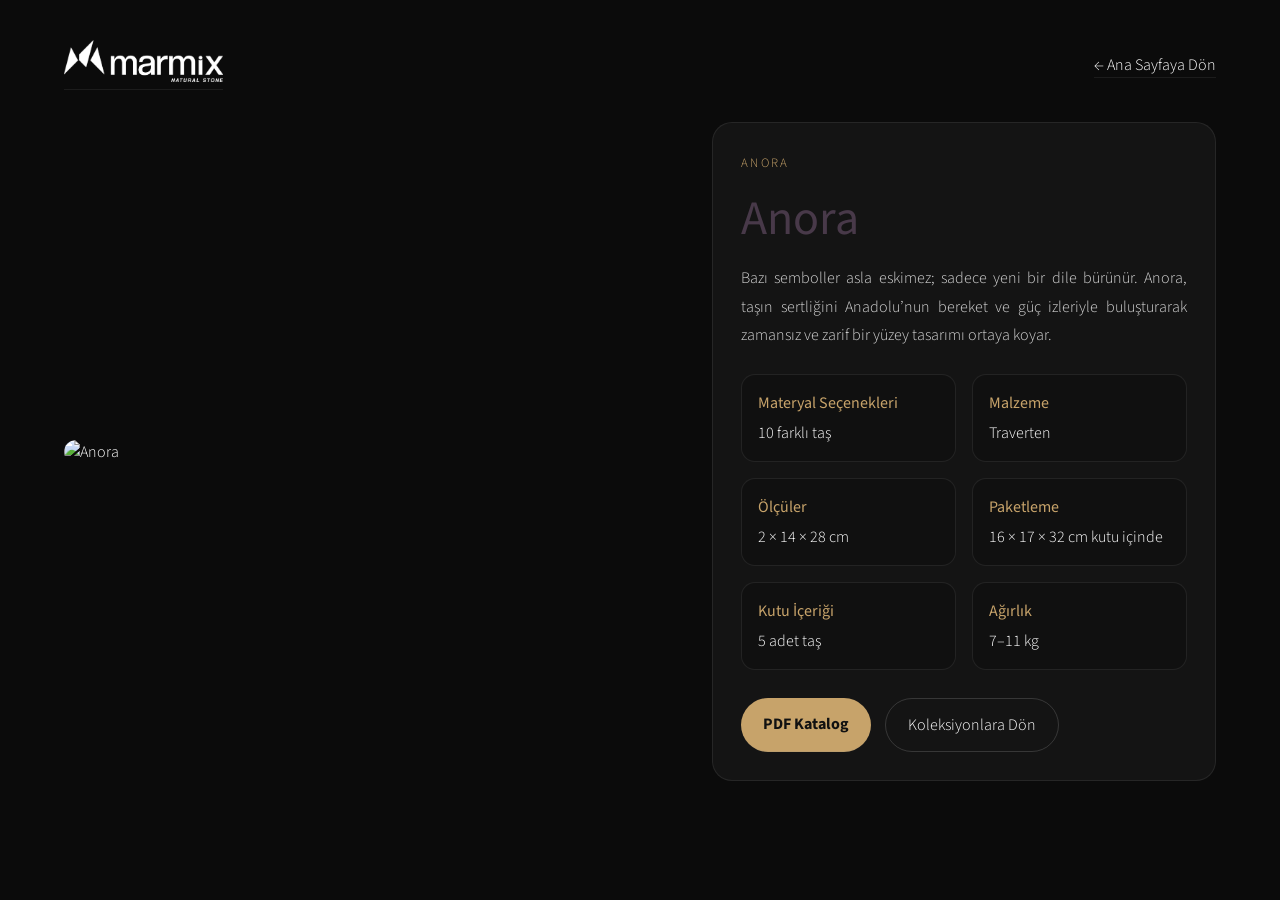
==== anora.html @ fa478180 "temiz yukleme" ====
<!DOCTYPE html>
<html lang="tr">

<head>
    <meta charset="UTF-8">
    <meta name="viewport" content="width=device-width, initial-scale=1.0">
    <title>Anora | Marmix</title>
    <link rel="icon" type="image/png" href="assets/Marmix Materyaller/logo1.png">
    <link rel="stylesheet" href="assets/css/main.css">
    <style>
        body {
            background: #0b0b0b;
            color: #fff;
            font-family: 'Source Sans Pro', sans-serif;
            margin: 0
        }

        .wrap {
            max-width: 1200px;
            margin: auto;
            padding: 40px 24px
        }

        .topbar {
            display: flex;
            justify-content: space-between;
            align-items: center;
            margin-bottom: 32px
        }

        .topbar a {
            color: #fff;
            text-decoration: none
        }

        .logo {
            height: 42px
        }

        .hero {
            display: grid;
            grid-template-columns: 1.1fr .9fr;
            gap: 32px;
            align-items: center
        }

        .hero img,
        .gallery img {
            width: 100%;
            border-radius: 20px;
            display: block
        }

        .card {
            background: #141414;
            border: 1px solid rgba(255, 255, 255, .08);
            border-radius: 20px;
            padding: 28px
        }

        .kicker {
            color: #c7a36a;
            letter-spacing: .18em;
            text-transform: uppercase;
            font-size: .8rem
        }

        h1 {
            font-size: 3rem;
            margin: .3em 0
        }

        p {
            line-height: 1.8;
            color: rgba(255, 255, 255, .82)
        }

        .specs,
        .gallery {
            display: grid;
            gap: 16px
        }

        .specs {
            grid-template-columns: repeat(2, 1fr);
            margin-top: 24px
        }

        .gallery {
            grid-template-columns: repeat(3, 1fr);
            margin-top: 40px
        }

        .spec {
            background: #101010;
            border: 1px solid rgba(255, 255, 255, .08);
            border-radius: 14px;
            padding: 16px
        }

        .spec strong {
            display: block;
            color: #c7a36a;
            margin-bottom: 6px
        }

        .actions {
            display: flex;
            gap: 14px;
            flex-wrap: wrap;
            margin-top: 28px
        }

        .btn {
            display: inline-block;
            padding: 14px 22px;
            border-radius: 999px;
            text-decoration: none
        }

        .btn.gold {
            background: #c7a36a;
            color: #111;
            font-weight: 700
        }

        .btn.dark {
            border: 1px solid rgba(255, 255, 255, .15);
            color: #fff
        }

        @media(max-width:900px) {

            .hero,
            .gallery,
            .specs {
                grid-template-columns: 1fr
            }

            h1 {
                font-size: 2.2rem
            }
        }
    </style>
</head>

<body>
    <div class="wrap">
        <div class="topbar">
            <a href="index.html"><img src="assets/Marmix Materyaller/logo.png" alt="Marmix" class="logo"></a>
            <a href="index.html">← Ana Sayfaya Dön</a>
        </div>
        <section class="hero">
            <img src="assets/Marmix Materyaller/Fotolar/Anora/_DSC0193 copy.jpg" alt="Anora">
            <div class="card">
                <div class="kicker">Anora</div>
                <h1>Anora</h1>
                <p>Bazı semboller asla eskimez; sadece yeni bir dile bürünür. Anora, taşın sertliğini Anadolu’nun
                    bereket ve güç izleriyle buluşturarak zamansız ve zarif bir yüzey tasarımı ortaya koyar.
                    </p>
                <div class="specs">
                    <div class="spec"><strong>Materyal Seçenekleri</strong><span>10 farklı taş</span></div>
                    <div class="spec"><strong>Malzeme</strong><span>Traverten</span></div>
                    <div class="spec"><strong>Ölçüler</strong><span>2 × 14 × 28 cm</span></div>
                    <div class="spec"><strong>Paketleme</strong><span>16 × 17 × 32 cm kutu içinde</span></div>
                    <div class="spec"><strong>Kutu İçeriği</strong><span>5 adet taş</span></div>
                    <div class="spec"><strong>Ağırlık</strong><span>7–11 kg</span></div>
                </div>
                <div class="actions">
                    <a class="btn gold" href="assets/Marmix Materyaller/Katalog.pdf" target="_blank">PDF Katalog</a>
                    <a class="btn dark" href="index.html#koleksiyonlar">Koleksiyonlara Dön</a>
                </div>
            </div>
        </section>
        <section class="gallery">
            <img src="assets/Marmix Materyaller/Fotolar/Anora/_DSC0193 copy.jpg" alt="">
            <img src="assets/Marmix Materyaller/Fotolar/Anora/_DSC0194 copy.jpg" alt="">
            <img src="assets/Marmix Materyaller/Fotolar/Anora/_DSC0195 copy.jpg" alt="">
            <img src="assets/Marmix Materyaller/Fotolar/Anora/_DSC0196 copy.jpg" alt="">
            <img src="assets/Marmix Materyaller/Fotolar/Anora/_DSC0197 copy.jpg" alt="">
            <img src="assets/Marmix Materyaller/Fotolar/Anora/_DSC0222 copy2.jpg" alt="">
        </section>
    </div>
</body>

</html>
---- assets/css/main.css ----
@import url("https://fonts.googleapis.com/css?family=Source+Sans+Pro:300,300italic,400,400italic,600");
@import url("fontawesome-all.min.css");

/*
	Helios by HTML5 UP
	html5up.net | @ajlkn
	Free for personal and commercial use under the CCA 3.0 license (html5up.net/license)
*/

html, body, div, span, applet, object,
iframe, h1, h2, h3, h4, h5, h6, p, blockquote,
pre, a, abbr, acronym, address, big, cite,
code, del, dfn, em, img, ins, kbd, q, s, samp,
small, strike, strong, sub, sup, tt, var, b,
u, i, center, dl, dt, dd, ol, ul, li, fieldset,
form, label, legend, table, caption, tbody,
tfoot, thead, tr, th, td, article, aside,
canvas, details, embed, figure, figcaption,
footer, header, hgroup, menu, nav, output, ruby,
section, summary, time, mark, audio, video {
	margin: 0;
	padding: 0;
	border: 0;
	font-size: 100%;
	font: inherit;
	vertical-align: baseline;}

article, aside, details, figcaption, figure,
footer, header, hgroup, menu, nav, section {
	display: block;}

body {
	line-height: 1;
}

ol, ul {
	list-style: none;
}

blockquote, q {
	quotes: none;
}

	blockquote:before, blockquote:after, q:before, q:after {
		content: '';
		content: none;
	}

table {
	border-collapse: collapse;
	border-spacing: 0;
}

body {
	-webkit-text-size-adjust: none;
}

mark {
	background-color: transparent;
	color: inherit;
}

input::-moz-focus-inner {
	border: 0;
	padding: 0;
}

input, select, textarea {
	-moz-appearance: none;
	-webkit-appearance: none;
	-ms-appearance: none;
	appearance: none;
}

/* Basic */

	html {
		box-sizing: border-box;
	}

	*, *:before, *:after {
		box-sizing: inherit;
	}

	body {
		
				background: #0d0d0d;
				color: #fff;
		font-size: 15pt;
		line-height: 1.85em;
		font-family: 'Source Sans Pro', sans-serif;
		font-weight: 300;
	}

		body.is-preload *, body.is-preload *:before, body.is-preload *:after {
			-moz-animation: none !important;
			-webkit-animation: none !important;
			-ms-animation: none !important;
			animation: none !important;
			-moz-transition: none !important;
			-webkit-transition: none !important;
			-ms-transition: none !important;
			transition: none !important;
		}

	input, textarea, select {
		font-size: 15pt;
		line-height: 1.85em;
		font-family: 'Source Sans Pro', sans-serif;
		font-weight: 300;
	}

	h1, h2, h3, h4, h5, h6 {
		font-weight: 400;
		color: #483949;
		line-height: 1.25em;
	}

	h1 a, h2 a, h3 a, h4 a, h5 a, h6 a {
		color: inherit;
		text-decoration: none;
		border-bottom-color: transparent;
	}

	h1 strong, h2 strong, h3 strong, h4 strong, h5 strong, h6 strong {
		font-weight: 600;
	}

	h2 {
		font-size: 2.85em;
	}

	h3 {
		font-size: 1.25em;
	}

	h4 {
		font-size: 1em;
		margin: 0 0 0.25em 0;
	}

	strong, b {
		font-weight: 400;
		color: #483949;
	}

	em, i {
		font-style: italic;
	}

	a {
		color: inherit;
		border-bottom: solid 1px rgba(128, 128, 128, 0.15);
		text-decoration: none;
		-moz-transition: background-color 0.35s ease-in-out, color 0.35s ease-in-out, border-bottom-color 0.35s ease-in-out;
		-webkit-transition: background-color 0.35s ease-in-out, color 0.35s ease-in-out, border-bottom-color 0.35s ease-in-out;
		-ms-transition: background-color 0.35s ease-in-out, color 0.35s ease-in-out, border-bottom-color 0.35s ease-in-out;
		transition: background-color 0.35s ease-in-out, color 0.35s ease-in-out, border-bottom-color 0.35s ease-in-out;
	}

		a:hover {
			color: #ef8376;
			border-bottom-color: transparent;
		}

	sub {
		position: relative;
		top: 0.5em;
		font-size: 0.8em;
	}

	sup {
		position: relative;
		top: -0.5em;
		font-size: 0.8em;
	}

	blockquote {
		border-left: solid 0.5em #ddd;
		padding: 1em 0 1em 2em;
		font-style: italic;
	}

	p, ul, ol, dl, table {
		margin-bottom: 1em;
	}

	p {
		text-align: justify;
	}

	br.clear {
		clear: both;
	}

	hr {
		position: relative;
		display: block;
		border: 0;
		top: 4.5em;
		margin-bottom: 9em;
		height: 6px;
		border-top: solid 1px rgba(128, 128, 128, 0.2);
		border-bottom: solid 1px rgba(128, 128, 128, 0.2);
	}

		hr:before, hr:after {
			content: '';
			position: absolute;
			top: -8px;
			display: block;
			width: 1px;
			height: 21px;
			background: rgba(128, 128, 128, 0.2);
		}

		hr:before {
			left: -1px;
		}

		hr:after {
			right: -1px;
		}

	.timestamp {
		color: rgba(128, 128, 128, 0.75);
		font-size: 0.8em;
	}

/* Container */

	.container {
		margin: 0 auto;
		max-width: 100%;
		width: 1400px;
	}

		@media screen and (max-width: 1680px) {

			.container {
				width: 1200px;
			}

		}

		@media screen and (max-width: 1280px) {

			.container {
				width: 100%;
			}

		}

		@media screen and (max-width: 960px) {

			.container {
				width: 100%;
			}

		}

		@media screen and (max-width: 840px) {

			.container {
				width: 100%;
			}

		}

		@media screen and (max-width: 736px) {

			.container {
				width: 100%;
			}

		}

/* Row */

	.row {
		display: flex;
		flex-wrap: wrap;
		box-sizing: border-box;
		align-items: stretch;
	}

		.row > * {
			box-sizing: border-box;
		}

		.row.gtr-uniform > * > :last-child {
			margin-bottom: 0;
		}

		.row.aln-left {
			justify-content: flex-start;
		}

		.row.aln-center {
			justify-content: center;
		}

		.row.aln-right {
			justify-content: flex-end;
		}

		.row.aln-top {
			align-items: flex-start;
		}

		.row.aln-middle {
			align-items: center;
		}

		.row.aln-bottom {
			align-items: flex-end;
		}

		.row > .imp {
			order: -1;
		}

		.row > .col-1 {
			width: 8.33333%;
		}

		.row > .off-1 {
			margin-left: 8.33333%;
		}

		.row > .col-2 {
			width: 16.66667%;
		}

		.row > .off-2 {
			margin-left: 16.66667%;
		}

		.row > .col-3 {
			width: 25%;
		}

		.row > .off-3 {
			margin-left: 25%;
		}

		.row > .col-4 {
			width: 33.33333%;
		}

		.row > .off-4 {
			margin-left: 33.33333%;
		}

		.row > .col-5 {
			width: 41.66667%;
		}

		.row > .off-5 {
			margin-left: 41.66667%;
		}

		.row > .col-6 {
			width: 50%;
		}

		.row > .off-6 {
			margin-left: 50%;
		}

		.row > .col-7 {
			width: 58.33333%;
		}

		.row > .off-7 {
			margin-left: 58.33333%;
		}

		.row > .col-8 {
			width: 66.66667%;
		}

		.row > .off-8 {
			margin-left: 66.66667%;
		}

		.row > .col-9 {
			width: 75%;
		}

		.row > .off-9 {
			margin-left: 75%;
		}

		.row > .col-10 {
			width: 83.33333%;
		}

		.row > .off-10 {
			margin-left: 83.33333%;
		}

		.row > .col-11 {
			width: 91.66667%;
		}

		.row > .off-11 {
			margin-left: 91.66667%;
		}

		.row > .col-12 {
			width: 100%;
		}

		.row > .off-12 {
			margin-left: 100%;
		}

		.row.gtr-0 {
			margin-top: 0px;
			margin-left: 0px;
		}

			.row.gtr-0 > * {
				padding: 0px 0 0 0px;
			}

			.row.gtr-0.gtr-uniform {
				margin-top: 0px;
			}

				.row.gtr-0.gtr-uniform > * {
					padding-top: 0px;
				}

		.row.gtr-25 {
			margin-top: -10px;
			margin-left: -10px;
		}

			.row.gtr-25 > * {
				padding: 10px 0 0 10px;
			}

			.row.gtr-25.gtr-uniform {
				margin-top: -10px;
			}

				.row.gtr-25.gtr-uniform > * {
					padding-top: 10px;
				}

		.row.gtr-50 {
			margin-top: -20px;
			margin-left: -20px;
		}

			.row.gtr-50 > * {
				padding: 20px 0 0 20px;
			}

			.row.gtr-50.gtr-uniform {
				margin-top: -20px;
			}

				.row.gtr-50.gtr-uniform > * {
					padding-top: 20px;
				}

		.row {
			margin-top: -40px;
			margin-left: -40px;
		}

			.row > * {
				padding: 40px 0 0 40px;
			}

			.row.gtr-uniform {
				margin-top: -40px;
			}

				.row.gtr-uniform > * {
					padding-top: 40px;
				}

		.row.gtr-150 {
			margin-top: -60px;
			margin-left: -60px;
		}

			.row.gtr-150 > * {
				padding: 60px 0 0 60px;
			}

			.row.gtr-150.gtr-uniform {
				margin-top: -60px;
			}

				.row.gtr-150.gtr-uniform > * {
					padding-top: 60px;
				}

		.row.gtr-200 {
			margin-top: -80px;
			margin-left: -80px;
		}

			.row.gtr-200 > * {
				padding: 80px 0 0 80px;
			}

			.row.gtr-200.gtr-uniform {
				margin-top: -80px;
			}

				.row.gtr-200.gtr-uniform > * {
					padding-top: 80px;
				}

		@media screen and (max-width: 1680px) {

			.row {
				display: flex;
				flex-wrap: wrap;
				box-sizing: border-box;
				align-items: stretch;
			}

				.row > * {
					box-sizing: border-box;
				}

				.row.gtr-uniform > * > :last-child {
					margin-bottom: 0;
				}

				.row.aln-left {
					justify-content: flex-start;
				}

				.row.aln-center {
					justify-content: center;
				}

				.row.aln-right {
					justify-content: flex-end;
				}

				.row.aln-top {
					align-items: flex-start;
				}

				.row.aln-middle {
					align-items: center;
				}

				.row.aln-bottom {
					align-items: flex-end;
				}

				.row > .imp-wide {
					order: -1;
				}

				.row > .col-1-wide {
					width: 8.33333%;
				}

				.row > .off-1-wide {
					margin-left: 8.33333%;
				}

				.row > .col-2-wide {
					width: 16.66667%;
				}

				.row > .off-2-wide {
					margin-left: 16.66667%;
				}

				.row > .col-3-wide {
					width: 25%;
				}

				.row > .off-3-wide {
					margin-left: 25%;
				}

				.row > .col-4-wide {
					width: 33.33333%;
				}

				.row > .off-4-wide {
					margin-left: 33.33333%;
				}

				.row > .col-5-wide {
					width: 41.66667%;
				}

				.row > .off-5-wide {
					margin-left: 41.66667%;
				}

				.row > .col-6-wide {
					width: 50%;
				}

				.row > .off-6-wide {
					margin-left: 50%;
				}

				.row > .col-7-wide {
					width: 58.33333%;
				}

				.row > .off-7-wide {
					margin-left: 58.33333%;
				}

				.row > .col-8-wide {
					width: 66.66667%;
				}

				.row > .off-8-wide {
					margin-left: 66.66667%;
				}

				.row > .col-9-wide {
					width: 75%;
				}

				.row > .off-9-wide {
					margin-left: 75%;
				}

				.row > .col-10-wide {
					width: 83.33333%;
				}

				.row > .off-10-wide {
					margin-left: 83.33333%;
				}

				.row > .col-11-wide {
					width: 91.66667%;
				}

				.row > .off-11-wide {
					margin-left: 91.66667%;
				}

				.row > .col-12-wide {
					width: 100%;
				}

				.row > .off-12-wide {
					margin-left: 100%;
				}

				.row.gtr-0 {
					margin-top: 0px;
					margin-left: 0px;
				}

					.row.gtr-0 > * {
						padding: 0px 0 0 0px;
					}

					.row.gtr-0.gtr-uniform {
						margin-top: 0px;
					}

						.row.gtr-0.gtr-uniform > * {
							padding-top: 0px;
						}

				.row.gtr-25 {
					margin-top: -10px;
					margin-left: -10px;
				}

					.row.gtr-25 > * {
						padding: 10px 0 0 10px;
					}

					.row.gtr-25.gtr-uniform {
						margin-top: -10px;
					}

						.row.gtr-25.gtr-uniform > * {
							padding-top: 10px;
						}

				.row.gtr-50 {
					margin-top: -20px;
					margin-left: -20px;
				}

					.row.gtr-50 > * {
						padding: 20px 0 0 20px;
					}

					.row.gtr-50.gtr-uniform {
						margin-top: -20px;
					}

						.row.gtr-50.gtr-uniform > * {
							padding-top: 20px;
						}

				.row {
					margin-top: -40px;
					margin-left: -40px;
				}

					.row > * {
						padding: 40px 0 0 40px;
					}

					.row.gtr-uniform {
						margin-top: -40px;
					}

						.row.gtr-uniform > * {
							padding-top: 40px;
						}

				.row.gtr-150 {
					margin-top: -60px;
					margin-left: -60px;
				}

					.row.gtr-150 > * {
						padding: 60px 0 0 60px;
					}

					.row.gtr-150.gtr-uniform {
						margin-top: -60px;
					}

						.row.gtr-150.gtr-uniform > * {
							padding-top: 60px;
						}

				.row.gtr-200 {
					margin-top: -80px;
					margin-left: -80px;
				}

					.row.gtr-200 > * {
						padding: 80px 0 0 80px;
					}

					.row.gtr-200.gtr-uniform {
						margin-top: -80px;
					}

						.row.gtr-200.gtr-uniform > * {
							padding-top: 80px;
						}

		}

		@media screen and (max-width: 1280px) {

			.row {
				display: flex;
				flex-wrap: wrap;
				box-sizing: border-box;
				align-items: stretch;
			}

				.row > * {
					box-sizing: border-box;
				}

				.row.gtr-uniform > * > :last-child {
					margin-bottom: 0;
				}

				.row.aln-left {
					justify-content: flex-start;
				}

				.row.aln-center {
					justify-content: center;
				}

				.row.aln-right {
					justify-content: flex-end;
				}

				.row.aln-top {
					align-items: flex-start;
				}

				.row.aln-middle {
					align-items: center;
				}

				.row.aln-bottom {
					align-items: flex-end;
				}

				.row > .imp-normal {
					order: -1;
				}

				.row > .col-1-normal {
					width: 8.33333%;
				}

				.row > .off-1-normal {
					margin-left: 8.33333%;
				}

				.row > .col-2-normal {
					width: 16.66667%;
				}

				.row > .off-2-normal {
					margin-left: 16.66667%;
				}

				.row > .col-3-normal {
					width: 25%;
				}

				.row > .off-3-normal {
					margin-left: 25%;
				}

				.row > .col-4-normal {
					width: 33.33333%;
				}

				.row > .off-4-normal {
					margin-left: 33.33333%;
				}

				.row > .col-5-normal {
					width: 41.66667%;
				}

				.row > .off-5-normal {
					margin-left: 41.66667%;
				}

				.row > .col-6-normal {
					width: 50%;
				}

				.row > .off-6-normal {
					margin-left: 50%;
				}

				.row > .col-7-normal {
					width: 58.33333%;
				}

				.row > .off-7-normal {
					margin-left: 58.33333%;
				}

				.row > .col-8-normal {
					width: 66.66667%;
				}

				.row > .off-8-normal {
					margin-left: 66.66667%;
				}

				.row > .col-9-normal {
					width: 75%;
				}

				.row > .off-9-normal {
					margin-left: 75%;
				}

				.row > .col-10-normal {
					width: 83.33333%;
				}

				.row > .off-10-normal {
					margin-left: 83.33333%;
				}

				.row > .col-11-normal {
					width: 91.66667%;
				}

				.row > .off-11-normal {
					margin-left: 91.66667%;
				}

				.row > .col-12-normal {
					width: 100%;
				}

				.row > .off-12-normal {
					margin-left: 100%;
				}

				.row.gtr-0 {
					margin-top: 0px;
					margin-left: 0px;
				}

					.row.gtr-0 > * {
						padding: 0px 0 0 0px;
					}

					.row.gtr-0.gtr-uniform {
						margin-top: 0px;
					}

						.row.gtr-0.gtr-uniform > * {
							padding-top: 0px;
						}

				.row.gtr-25 {
					margin-top: -9px;
					margin-left: -9px;
				}

					.row.gtr-25 > * {
						padding: 9px 0 0 9px;
					}

					.row.gtr-25.gtr-uniform {
						margin-top: -9px;
					}

						.row.gtr-25.gtr-uniform > * {
							padding-top: 9px;
						}

				.row.gtr-50 {
					margin-top: -18px;
					margin-left: -18px;
				}

					.row.gtr-50 > * {
						padding: 18px 0 0 18px;
					}

					.row.gtr-50.gtr-uniform {
						margin-top: -18px;
					}

						.row.gtr-50.gtr-uniform > * {
							padding-top: 18px;
						}

				.row {
					margin-top: -36px;
					margin-left: -36px;
				}

					.row > * {
						padding: 36px 0 0 36px;
					}

					.row.gtr-uniform {
						margin-top: -36px;
					}

						.row.gtr-uniform > * {
							padding-top: 36px;
						}

				.row.gtr-150 {
					margin-top: -54px;
					margin-left: -54px;
				}

					.row.gtr-150 > * {
						padding: 54px 0 0 54px;
					}

					.row.gtr-150.gtr-uniform {
						margin-top: -54px;
					}

						.row.gtr-150.gtr-uniform > * {
							padding-top: 54px;
						}

				.row.gtr-200 {
					margin-top: -72px;
					margin-left: -72px;
				}

					.row.gtr-200 > * {
						padding: 72px 0 0 72px;
					}

					.row.gtr-200.gtr-uniform {
						margin-top: -72px;
					}

						.row.gtr-200.gtr-uniform > * {
							padding-top: 72px;
						}

		}

		@media screen and (max-width: 960px) {

			.row {
				display: flex;
				flex-wrap: wrap;
				box-sizing: border-box;
				align-items: stretch;
			}

				.row > * {
					box-sizing: border-box;
				}

				.row.gtr-uniform > * > :last-child {
					margin-bottom: 0;
				}

				.row.aln-left {
					justify-content: flex-start;
				}

				.row.aln-center {
					justify-content: center;
				}

				.row.aln-right {
					justify-content: flex-end;
				}

				.row.aln-top {
					align-items: flex-start;
				}

				.row.aln-middle {
					align-items: center;
				}

				.row.aln-bottom {
					align-items: flex-end;
				}

				.row > .imp-narrow {
					order: -1;
				}

				.row > .col-1-narrow {
					width: 8.33333%;
				}

				.row > .off-1-narrow {
					margin-left: 8.33333%;
				}

				.row > .col-2-narrow {
					width: 16.66667%;
				}

				.row > .off-2-narrow {
					margin-left: 16.66667%;
				}

				.row > .col-3-narrow {
					width: 25%;
				}

				.row > .off-3-narrow {
					margin-left: 25%;
				}

				.row > .col-4-narrow {
					width: 33.33333%;
				}

				.row > .off-4-narrow {
					margin-left: 33.33333%;
				}

				.row > .col-5-narrow {
					width: 41.66667%;
				}

				.row > .off-5-narrow {
					margin-left: 41.66667%;
				}

				.row > .col-6-narrow {
					width: 50%;
				}

				.row > .off-6-narrow {
					margin-left: 50%;
				}

				.row > .col-7-narrow {
					width: 58.33333%;
				}

				.row > .off-7-narrow {
					margin-left: 58.33333%;
				}

				.row > .col-8-narrow {
					width: 66.66667%;
				}

				.row > .off-8-narrow {
					margin-left: 66.66667%;
				}

				.row > .col-9-narrow {
					width: 75%;
				}

				.row > .off-9-narrow {
					margin-left: 75%;
				}

				.row > .col-10-narrow {
					width: 83.33333%;
				}

				.row > .off-10-narrow {
					margin-left: 83.33333%;
				}

				.row > .col-11-narrow {
					width: 91.66667%;
				}

				.row > .off-11-narrow {
					margin-left: 91.66667%;
				}

				.row > .col-12-narrow {
					width: 100%;
				}

				.row > .off-12-narrow {
					margin-left: 100%;
				}

				.row.gtr-0 {
					margin-top: 0px;
					margin-left: 0px;
				}

					.row.gtr-0 > * {
						padding: 0px 0 0 0px;
					}

					.row.gtr-0.gtr-uniform {
						margin-top: 0px;
					}

						.row.gtr-0.gtr-uniform > * {
							padding-top: 0px;
						}

				.row.gtr-25 {
					margin-top: -8px;
					margin-left: -8px;
				}

					.row.gtr-25 > * {
						padding: 8px 0 0 8px;
					}

					.row.gtr-25.gtr-uniform {
						margin-top: -8px;
					}

						.row.gtr-25.gtr-uniform > * {
							padding-top: 8px;
						}

				.row.gtr-50 {
					margin-top: -16px;
					margin-left: -16px;
				}

					.row.gtr-50 > * {
						padding: 16px 0 0 16px;
					}

					.row.gtr-50.gtr-uniform {
						margin-top: -16px;
					}

						.row.gtr-50.gtr-uniform > * {
							padding-top: 16px;
						}

				.row {
					margin-top: -32px;
					margin-left: -32px;
				}

					.row > * {
						padding: 32px 0 0 32px;
					}

					.row.gtr-uniform {
						margin-top: -32px;
					}

						.row.gtr-uniform > * {
							padding-top: 32px;
						}

				.row.gtr-150 {
					margin-top: -48px;
					margin-left: -48px;
				}

					.row.gtr-150 > * {
						padding: 48px 0 0 48px;
					}

					.row.gtr-150.gtr-uniform {
						margin-top: -48px;
					}

						.row.gtr-150.gtr-uniform > * {
							padding-top: 48px;
						}

				.row.gtr-200 {
					margin-top: -64px;
					margin-left: -64px;
				}

					.row.gtr-200 > * {
						padding: 64px 0 0 64px;
					}

					.row.gtr-200.gtr-uniform {
						margin-top: -64px;
					}

						.row.gtr-200.gtr-uniform > * {
							padding-top: 64px;
						}

		}

		@media screen and (max-width: 840px) {

			.row {
				display: flex;
				flex-wrap: wrap;
				box-sizing: border-box;
				align-items: stretch;
			}

				.row > * {
					box-sizing: border-box;
				}

				.row.gtr-uniform > * > :last-child {
					margin-bottom: 0;
				}

				.row.aln-left {
					justify-content: flex-start;
				}

				.row.aln-center {
					justify-content: center;
				}

				.row.aln-right {
					justify-content: flex-end;
				}

				.row.aln-top {
					align-items: flex-start;
				}

				.row.aln-middle {
					align-items: center;
				}

				.row.aln-bottom {
					align-items: flex-end;
				}

				.row > .imp-narrower {
					order: -1;
				}

				.row > .col-1-narrower {
					width: 8.33333%;
				}

				.row > .off-1-narrower {
					margin-left: 8.33333%;
				}

				.row > .col-2-narrower {
					width: 16.66667%;
				}

				.row > .off-2-narrower {
					margin-left: 16.66667%;
				}

				.row > .col-3-narrower {
					width: 25%;
				}

				.row > .off-3-narrower {
					margin-left: 25%;
				}

				.row > .col-4-narrower {
					width: 33.33333%;
				}

				.row > .off-4-narrower {
					margin-left: 33.33333%;
				}

				.row > .col-5-narrower {
					width: 41.66667%;
				}

				.row > .off-5-narrower {
					margin-left: 41.66667%;
				}

				.row > .col-6-narrower {
					width: 50%;
				}

				.row > .off-6-narrower {
					margin-left: 50%;
				}

				.row > .col-7-narrower {
					width: 58.33333%;
				}

				.row > .off-7-narrower {
					margin-left: 58.33333%;
				}

				.row > .col-8-narrower {
					width: 66.66667%;
				}

				.row > .off-8-narrower {
					margin-left: 66.66667%;
				}

				.row > .col-9-narrower {
					width: 75%;
				}

				.row > .off-9-narrower {
					margin-left: 75%;
				}

				.row > .col-10-narrower {
					width: 83.33333%;
				}

				.row > .off-10-narrower {
					margin-left: 83.33333%;
				}

				.row > .col-11-narrower {
					width: 91.66667%;
				}

				.row > .off-11-narrower {
					margin-left: 91.66667%;
				}

				.row > .col-12-narrower {
					width: 100%;
				}

				.row > .off-12-narrower {
					margin-left: 100%;
				}

				.row.gtr-0 {
					margin-top: 0px;
					margin-left: 0px;
				}

					.row.gtr-0 > * {
						padding: 0px 0 0 0px;
					}

					.row.gtr-0.gtr-uniform {
						margin-top: 0px;
					}

						.row.gtr-0.gtr-uniform > * {
							padding-top: 0px;
						}

				.row.gtr-25 {
					margin-top: -8px;
					margin-left: -8px;
				}

					.row.gtr-25 > * {
						padding: 8px 0 0 8px;
					}

					.row.gtr-25.gtr-uniform {
						margin-top: -8px;
					}

						.row.gtr-25.gtr-uniform > * {
							padding-top: 8px;
						}

				.row.gtr-50 {
					margin-top: -16px;
					margin-left: -16px;
				}

					.row.gtr-50 > * {
						padding: 16px 0 0 16px;
					}

					.row.gtr-50.gtr-uniform {
						margin-top: -16px;
					}

						.row.gtr-50.gtr-uniform > * {
							padding-top: 16px;
						}

				.row {
					margin-top: -32px;
					margin-left: -32px;
				}

					.row > * {
						padding: 32px 0 0 32px;
					}

					.row.gtr-uniform {
						margin-top: -32px;
					}

						.row.gtr-uniform > * {
							padding-top: 32px;
						}

				.row.gtr-150 {
					margin-top: -48px;
					margin-left: -48px;
				}

					.row.gtr-150 > * {
						padding: 48px 0 0 48px;
					}

					.row.gtr-150.gtr-uniform {
						margin-top: -48px;
					}

						.row.gtr-150.gtr-uniform > * {
							padding-top: 48px;
						}

				.row.gtr-200 {
					margin-top: -64px;
					margin-left: -64px;
				}

					.row.gtr-200 > * {
						padding: 64px 0 0 64px;
					}

					.row.gtr-200.gtr-uniform {
						margin-top: -64px;
					}

						.row.gtr-200.gtr-uniform > * {
							padding-top: 64px;
						}

		}

		@media screen and (max-width: 736px) {

			.row {
				display: flex;
				flex-wrap: wrap;
				box-sizing: border-box;
				align-items: stretch;
			}

				.row > * {
					box-sizing: border-box;
				}

				.row.gtr-uniform > * > :last-child {
					margin-bottom: 0;
				}

				.row.aln-left {
					justify-content: flex-start;
				}

				.row.aln-center {
					justify-content: center;
				}

				.row.aln-right {
					justify-content: flex-end;
				}

				.row.aln-top {
					align-items: flex-start;
				}

				.row.aln-middle {
					align-items: center;
				}

				.row.aln-bottom {
					align-items: flex-end;
				}

				.row > .imp-mobile {
					order: -1;
				}

				.row > .col-1-mobile {
					width: 8.33333%;
				}

				.row > .off-1-mobile {
					margin-left: 8.33333%;
				}

				.row > .col-2-mobile {
					width: 16.66667%;
				}

				.row > .off-2-mobile {
					margin-left: 16.66667%;
				}

				.row > .col-3-mobile {
					width: 25%;
				}

				.row > .off-3-mobile {
					margin-left: 25%;
				}

				.row > .col-4-mobile {
					width: 33.33333%;
				}

				.row > .off-4-mobile {
					margin-left: 33.33333%;
				}

				.row > .col-5-mobile {
					width: 41.66667%;
				}

				.row > .off-5-mobile {
					margin-left: 41.66667%;
				}

				.row > .col-6-mobile {
					width: 50%;
				}

				.row > .off-6-mobile {
					margin-left: 50%;
				}

				.row > .col-7-mobile {
					width: 58.33333%;
				}

				.row > .off-7-mobile {
					margin-left: 58.33333%;
				}

				.row > .col-8-mobile {
					width: 66.66667%;
				}

				.row > .off-8-mobile {
					margin-left: 66.66667%;
				}

				.row > .col-9-mobile {
					width: 75%;
				}

				.row > .off-9-mobile {
					margin-left: 75%;
				}

				.row > .col-10-mobile {
					width: 83.33333%;
				}

				.row > .off-10-mobile {
					margin-left: 83.33333%;
				}

				.row > .col-11-mobile {
					width: 91.66667%;
				}

				.row > .off-11-mobile {
					margin-left: 91.66667%;
				}

				.row > .col-12-mobile {
					width: 100%;
				}

				.row > .off-12-mobile {
					margin-left: 100%;
				}

				.row.gtr-0 {
					margin-top: 0px;
					margin-left: 0px;
				}

					.row.gtr-0 > * {
						padding: 0px 0 0 0px;
					}

					.row.gtr-0.gtr-uniform {
						margin-top: 0px;
					}

						.row.gtr-0.gtr-uniform > * {
							padding-top: 0px;
						}

				.row.gtr-25 {
					margin-top: -5px;
					margin-left: -5px;
				}

					.row.gtr-25 > * {
						padding: 5px 0 0 5px;
					}

					.row.gtr-25.gtr-uniform {
						margin-top: -5px;
					}

						.row.gtr-25.gtr-uniform > * {
							padding-top: 5px;
						}

				.row.gtr-50 {
					margin-top: -10px;
					margin-left: -10px;
				}

					.row.gtr-50 > * {
						padding: 10px 0 0 10px;
					}

					.row.gtr-50.gtr-uniform {
						margin-top: -10px;
					}

						.row.gtr-50.gtr-uniform > * {
							padding-top: 10px;
						}

				.row {
					margin-top: -20px;
					margin-left: -20px;
				}

					.row > * {
						padding: 20px 0 0 20px;
					}

					.row.gtr-uniform {
						margin-top: -20px;
					}

						.row.gtr-uniform > * {
							padding-top: 20px;
						}

				.row.gtr-150 {
					margin-top: -30px;
					margin-left: -30px;
				}

					.row.gtr-150 > * {
						padding: 30px 0 0 30px;
					}

					.row.gtr-150.gtr-uniform {
						margin-top: -30px;
					}

						.row.gtr-150.gtr-uniform > * {
							padding-top: 30px;
						}

				.row.gtr-200 {
					margin-top: -40px;
					margin-left: -40px;
				}

					.row.gtr-200 > * {
						padding: 40px 0 0 40px;
					}

					.row.gtr-200.gtr-uniform {
						margin-top: -40px;
					}

						.row.gtr-200.gtr-uniform > * {
							padding-top: 40px;
						}

		}

/* Sections/Article */

	section, article {
		margin-bottom: 3em;
	}

		section > :last-child, section:last-child, article > :last-child, article:last-child {
			margin-bottom: 0;
		}

		section.special > header, section.special > footer, article.special > header, article.special > footer {
			text-align: center;
		}

	.row > section, .row > article {
		margin-bottom: 0;
	}

	header {
		margin: 0 0 1em 0;
	}

		header > p {
			display: block;
			font-size: 1.5em;
			margin: 1em 0 2em 0;
			line-height: 1.5em;
			text-align: inherit;
		}

	footer {
		margin: 2.5em 0 0 0;
	}

/* Image */

	.image {
		position: relative;
		display: inline-block;
		border: 0;
		outline: 0;
	}

		.image img {
			display: block;
			width: 100%;
		}

		.image.fit {
			display: block;
			width: 100%;
		}

		.image.featured {
			display: block;
			width: 100%;
			margin: 0 0 4em 0;
		}

		.image.left {
			float: left;
			margin: 0 2em 2em 0;
		}

		.image.centered {
			display: block;
			margin: 0 0 2em 0;
		}

			.image.centered img {
				margin: 0 auto;
				width: auto;
			}

/* List */

	ul {
		list-style: disc;
		padding-left: 1em;
	}

		ul li {
			padding-left: 0.5em;
		}

	ol {
		list-style: decimal;
		padding-left: 1.25em;
	}

		ol li {
			padding-left: 0.25em;
		}

/* Actions */

	ul.actions {
		margin: 3em 0 0 0;
		list-style: none;
		padding-left: 0;
	}

		form ul.actions {
			margin-top: 0;
		}

		ul.actions li {
			display: inline-block;
			margin: 0 0.75em 0 0.75em;
			padding-left: 0;
		}

			ul.actions li:first-child {
				margin-left: 0;
			}

			ul.actions li:last-child {
				margin-right: 0;
			}

/* Divided */

	ul.divided {
		list-style: none;
		padding-left: 0;
	}

		ul.divided li {
			border-top: solid 1px rgba(128, 128, 128, 0.2);
			padding-top: 1.5em;
			margin-top: 1.5em;
			padding-left: 0;
		}

			ul.divided li:first-child {
				border-top: 0;
				padding-top: 0;
				margin-top: 0;
			}

/* Menu */

	ul.menu {
		height: 1em;
		line-height: 1em;
		list-style: none;
		padding-left: 0;
	}

		ul.menu li {
			display: inline-block;
			border-left: solid 1px rgba(128, 128, 128, 0.2);
			padding-left: 1.25em;
			margin-left: 1.25em;
		}

			ul.menu li:first-child {
				border-left: 0;
				padding-left: 0;
				margin-left: 0;
			}

/* Icons */

	ul.icons {
		position: relative;
		background: rgba(128, 128, 128, 0.05);
		border-radius: 4em;
		display: inline-block;
		padding: 0.35em 0.75em 0.35em 0.75em;
		font-size: 1.25em;
		cursor: default;
		list-style: none;
	}

		ul.icons li {
			display: inline-block;
			padding-left: 0;
		}

			ul.icons li a {
				display: inline-block;
				background: none;
				width: 2.5em;
				height: 2.5em;
				line-height: 2.5em;
				text-align: center;
				border-radius: 100%;
				border: 0;
				color: inherit;
			}

				ul.icons li a:hover {
					color: #ef8376;
				}

/* Form */

	form label {
		display: block;
		font-weight: 400;
		color: #483949;
		margin: 0 0 1em 0;
	}

	form input[type="text"],
	form input[type="email"],
	form input[type="password"],
	form select,
	form textarea {
		-webkit-appearance: none;
		display: block;
		border: 0;
		background: #fafafa;
		width: 100%;
		border-radius: 0.5em;
		border: solid 1px #E5E5E5;
		padding: 1em;
		-moz-transition: background-color 0.35s ease-in-out, border-color 0.35s ease-in-out;
		-webkit-transition: background-color 0.35s ease-in-out, border-color 0.35s ease-in-out;
		-ms-transition: background-color 0.35s ease-in-out, border-color 0.35s ease-in-out;
		transition: background-color 0.35s ease-in-out, border-color 0.35s ease-in-out;
	}

		form input[type="text"]:focus,
		form input[type="email"]:focus,
		form input[type="password"]:focus,
		form select:focus,
		form textarea:focus {
			background: #fff;
			border-color: #df7366;
		}

	form input[type="text"],
	form input[type="email"],
	form input[type="password"],
	form select {
		line-height: 1em;
	}

	form textarea {
		min-height: 9em;
	}

	form ::-webkit-input-placeholder {
		color: #555 !important;
	}

	form :-moz-placeholder {
		color: #555 !important;
	}

	form ::-moz-placeholder {
		color: #555 !important;
	}

	form :-ms-input-placeholder {
		color: #555 !important;
	}

	form ::-moz-focus-inner {
		border: 0;
	}

/* Table */

	table {
		width: 100%;
	}

		table.default {
			width: 100%;
		}

			table.default tbody tr {
				border-top: solid 1px #e5e5e5;
			}

				table.default tbody tr:first-child {
					border-top: 0;
				}

				table.default tbody tr:nth-child(2n+1) {
					background: #fafafa;
				}

			table.default td {
				padding: 0.5em 1em 0.5em 1em;
			}

			table.default th {
				text-align: left;
				font-weight: 400;
				padding: 0.5em 1em 0.5em 1em;
			}

			table.default thead {
				border-bottom: solid 2px #e5e5e5;
			}

			table.default tfoot {
				border-top: solid 2px #e5e5e5;
			}

/* Button */

	input[type="button"],
	input[type="submit"],
	input[type="reset"],
	button,
	.button {
		position: relative;
		display: inline-block;
		background: #df7366;
		color: #fff;
		text-align: center;
		border-radius: 0.5em;
		text-decoration: none;
		padding: 0.65em 3em 0.65em 3em;
		border: 0;
		cursor: pointer;
		outline: 0;
		font-weight: 300;
		-moz-transition: background-color 0.35s ease-in-out, color 0.35s ease-in-out, border-bottom-color 0.35s ease-in-out;
		-webkit-transition: background-color 0.35s ease-in-out, color 0.35s ease-in-out, border-bottom-color 0.35s ease-in-out;
		-ms-transition: background-color 0.35s ease-in-out, color 0.35s ease-in-out, border-bottom-color 0.35s ease-in-out;
		transition: background-color 0.35s ease-in-out, color 0.35s ease-in-out, border-bottom-color 0.35s ease-in-out;
	}

		input[type="button"]:hover,
		input[type="submit"]:hover,
		input[type="reset"]:hover,
		button:hover,
		.button:hover {
			color: #fff;
			background: #ef8376;
		}

		input[type="button"].alt,
		input[type="submit"].alt,
		input[type="reset"].alt,
		button.alt,
		.button.alt {
			background: #2B252C;
		}

			input[type="button"].alt:hover,
			input[type="submit"].alt:hover,
			input[type="reset"].alt:hover,
			button.alt:hover,
			.button.alt:hover {
				background: #3B353C;
			}

/* Post */

	.post.stub {
		text-align: center;
	}

		.post.stub header {
			margin: 0;
		}

/* Icons */

	.icon {
		text-decoration: none;
		text-decoration: none;
	}

		.icon:before {
			-moz-osx-font-smoothing: grayscale;
			-webkit-font-smoothing: antialiased;
			display: inline-block;
			font-style: normal;
			font-variant: normal;
			text-rendering: auto;
			line-height: 1;
			text-transform: none !important;
			font-family: 'Font Awesome 5 Free';
			font-weight: 400;
		}

		.icon:before {
			line-height: inherit;
			font-size: 1.25em;
		}

		.icon > .label {
			display: none;
		}

		.icon.solid:before {
			font-weight: 900;
		}

		.icon.brands:before {
			font-family: 'Font Awesome 5 Brands';
		}

		.icon.circled {
			position: relative;
			display: inline-block;
			background: #2b252c;
			color: #fff;
			border-radius: 100%;
			width: 3em;
			height: 3em;
			line-height: 3em;
			text-align: center;
			font-size: 1.25em;
		}

			header .icon.circled {
				margin: 0 0 2em 0;
			}

/* Wrapper */

	.wrapper {
		background: #fff;
		margin: 0 0 2em 0;
		padding: 6em 0 6em 0;
	}

		.wrapper.style2 {
			padding-top: 0;
		}

/* Header */

	#header {
		position: relative;
		background-image: url("../../images/header.jpg");
		background-size: cover;
		background-position: center center;
		background-attachment: fixed;
		color: #fff;
		text-align: center;
		padding: 7.5em 0 2em 0;
		cursor: default;
	}

		#header:before {
			content: '';
			display: inline-block;
			vertical-align: middle;
			height: 100%;
		}

		#header .inner {
			position: relative;
			z-index: 1;
			margin: 0;
			display: inline-block;
			vertical-align: middle;
		}

		#header header {
			display: inline-block;
		}

			#header header > p {
				font-size: 1.25em;
				margin: 0;
			}

		#header h1 {
			color: #fff;
			font-size: 3em;
			line-height: 1em;
		}

			#header h1 a {
				color: inherit;
			}

		#header .button {
			display: inline-block;
			border-radius: 100%;
			width: 4.5em;
			height: 4.5em;
			line-height: 4.5em;
			text-align: center;
			font-size: 1.25em;
			padding: 0;
		}

		#header hr {
			top: 1.5em;
			margin-bottom: 3em;
			border-bottom-color: rgba(192, 192, 192, 0.35);
			box-shadow: inset 0 1px 0 0 rgba(192, 192, 192, 0.35);
		}

			#header hr:before, #header hr:after {
				background: rgba(192, 192, 192, 0.35);
			}

		#header footer {
			margin: 1em 0 0 0;
		}

	body.homepage #header {
		height: 100vh;
		min-height: 40em;
	}

		body.homepage #header h1 {
			font-size: 4em;
		}

		body.homepage #header:after {
			content: '';
			background: #1C0920;
			display: block;
			position: absolute;
			left: 0;
			top: 0;
			width: 100%;
			height: 100%;
			opacity: 0;
			-moz-transition: opacity 2.5s ease-in-out;
			-webkit-transition: opacity 2.5s ease-in-out;
			-ms-transition: opacity 2.5s ease-in-out;
			transition: opacity 2.5s ease-in-out;
			-moz-transition-delay: 0.5s;
			-webkit-transition-delay: 0.5s;
			-ms-transition-delay: 0.5s;
			transition-delay: 0.5s;
		}

	body.homepage.is-preload #header:after {
		opacity: 1;
	}

/* Nav */

	#nav {
		position: absolute;
		top: 0;
		left: 0;
		width: 100%;
		text-align: center;
		padding: 1.5em 0 1.5em 0;
		z-index: 1;
		overflow: hidden;
	}

		#nav > ul {
			line-height: 0px;
			position: relative;
			display: inline-block;
			margin: 0;
			height: 21px;
			border-left: solid 1px rgba(192, 192, 192, 0.35);
			border-right: solid 1px rgba(192, 192, 192, 0.35);
		}

			#nav > ul:before, #nav > ul:after {
				content: '';
				display: block;
				width: 300%;
				position: absolute;
				top: 50%;
				margin-top: -2px;
				height: 5px;
				border-top: solid 1px rgba(192, 192, 192, 0.35);
				border-bottom: solid 1px rgba(192, 192, 192, 0.35);
			}

			#nav > ul:before {
				left: 100%;
				margin-left: 1px;
			}

			#nav > ul:after {
				right: 100%;
				margin-right: 1px;
			}

			#nav > ul > li {
				display: inline-block;
				margin: -9px 0.5em 0 0.5em;
				border-radius: 0.5em;
				padding: 0.85em;
				border: solid 1px transparent;
				-moz-transition: color 0.35s ease-in-out, border-color 0.35s ease-in-out;
				-webkit-transition: color 0.35s ease-in-out, border-color 0.35s ease-in-out;
				-ms-transition: color 0.35s ease-in-out, border-color 0.35s ease-in-out;
				transition: color 0.35s ease-in-out, border-color 0.35s ease-in-out;
			}

				#nav > ul > li.active {
					border-color: rgba(192, 192, 192, 0.35);
				}

				#nav > ul > li > a, #nav > ul > li > span {
					display: block;
					color: inherit;
					text-decoration: none;
					border: 0;
					outline: 0;
				}

				#nav > ul > li > ul {
					display: none;
				}

	.dropotron {
		background: rgba(255, 255, 255, 0.975);
		padding: 1em 1.25em 1em 1.25em;
		line-height: 1em;
		height: auto;
		text-align: left;
		border-radius: 0.5em;
		box-shadow: 0 0.15em 0.25em 0 rgba(0, 0, 0, 0.25);
		min-width: 12em;
		margin-top: -1em;
		list-style: none;
	}

		.dropotron li {
			border-top: solid 1px rgba(128, 128, 128, 0.2);
			color: #5b5b5b;
			padding-left: 0;
		}

			.dropotron li:first-child {
				border-top: 0;
			}

			.dropotron li:hover {
				color: #ef8376;
			}

			.dropotron li a, .dropotron li span {
				display: block;
				border: 0;
				padding: 0.5em 0 0.5em 0;
				-moz-transition: color 0.35s ease-in-out;
				-webkit-transition: color 0.35s ease-in-out;
				-ms-transition: color 0.35s ease-in-out;
				transition: color 0.35s ease-in-out;
			}

		.dropotron.level-0 {
			margin-top: 2em;
			font-size: 0.9em;
		}

			.dropotron.level-0:before {
				content: '';
				position: absolute;
				left: 50%;
				top: -0.7em;
				margin-left: -0.75em;
				border-bottom: solid 0.75em rgba(255, 255, 255, 0.975);
				border-left: solid 0.75em rgba(64, 64, 64, 0);
				border-right: solid 0.75em rgba(64, 64, 64, 0);
			}

/* Banner */

	#banner {
		background: #fff;
		text-align: center;
		padding: 4.5em 0 4.5em 0;
		margin-bottom: 0;
	}

		#banner header > p {
			margin-bottom: 0;
		}

/* Content */

	#content > hr {
		top: 3em;
		margin-bottom: 6em;
	}

	#content > section {
		margin-bottom: 0;
	}

/* Sidebar */

	#sidebar > hr {
		top: 3em;
		margin-bottom: 6em;
	}

		#sidebar > hr.first {
			display: none;
		}

	#sidebar > section {
		margin-bottom: 0;
	}

/* Main */

	#main {
		margin-bottom: 0;
	}

		#main section:first-of-type {
			padding-top: 2em;
		}

/* Footer */

	#footer {
		position: relative;
		overflow: hidden;
		padding: 6em 0 6em 0;
		background: #2b252c;
		color: #fff;
	}

		#footer .icon.circled {
			background: #fff;
			color: #2b252c;
		}

		#footer header {
			text-align: center;
			cursor: default;
		}

		#footer h2, #footer h3, #footer h4, #footer h5, #footer h6 {
			color: #fff;
		}

		#footer .contact {
			text-align: center;
		}

			#footer .contact p {
				text-align: center;
				margin: 0 0 3em 0;
			}

		#footer .copyright {
			text-align: center;
			color: rgba(128, 128, 128, 0.75);
			font-size: 0.8em;
			cursor: default;
		}

			#footer .copyright a {
				color: rgba(128, 128, 128, 0.75);
			}

				#footer .copyright a:hover {
					color: rgba(212, 212, 212, 0.85);
				}

/* Carousel */

	.carousel {
		position: relative;
		overflow: hidden;
		padding: 2em 0 2em 0;
		margin-bottom: 0;
	}

		.carousel .forward, .carousel .backward {
			position: absolute;
			top: 50%;
			width: 6em;
			height: 12em;
			margin-top: -6em;
			cursor: pointer;
		}

			.carousel .forward:before, .carousel .backward:before {
				content: '';
				display: block;
				width: 6em;
				height: 6em;
				border-radius: 100%;
				background-color: rgba(72, 57, 73, 0.5);
				position: absolute;
				top: 50%;
				margin-top: -3em;
				-moz-transition: background-color 0.35s ease-in-out;
				-webkit-transition: background-color 0.35s ease-in-out;
				-o-transition: background-color 0.35s ease-in-out;
				-ms-transition: background-color 0.35s ease-in-out;
				transition: background-color 0.35s ease-in-out;
				-webkit-backface-visibility: hidden;
			}

			.carousel .forward:after, .carousel .backward:after {
				content: '';
				width: 3em;
				height: 3em;
				position: absolute;
				top: 50%;
				margin: -1.5em 0 0 0;
				background: url("images/arrow.svg") no-repeat center center;
			}

			.carousel .forward:hover:before, .carousel .backward:hover:before {
				background-color: rgba(239, 131, 118, 0.75);
			}

		.carousel .forward {
			right: 0;
		}

			.carousel .forward:before {
				right: -3em;
			}

			.carousel .forward:after {
				right: -0.25em;
			}

		.carousel .backward {
			left: 0;
		}

			.carousel .backward:before {
				left: -3em;
			}

			.carousel .backward:after {
				left: -0.25em;
				-moz-transform: scaleX(-1);
				-webkit-transform: scaleX(-1);
				-ms-transform: scaleX(-1);
				transform: scaleX(-1);
			}

		.carousel .reel {
			white-space: nowrap;
			position: relative;
			-webkit-overflow-scrolling: touch;
			padding: 0 2em 0 2em;
		}

		.carousel article {
			display: inline-block;
			width: 18em;
			background: #fff;
			text-align: center;
			padding: 0 1em 3em 1em;
			margin: 0 2em 0 0;
			white-space: normal;
			opacity: 1.0;
			-moz-transition: opacity 0.75s ease-in-out;
			-webkit-transition: opacity 0.75s ease-in-out;
			-ms-transition: opacity 0.75s ease-in-out;
			transition: opacity 0.75s ease-in-out;
		}

			.carousel article.loading {
				opacity: 0;
			}

			.carousel article .image {
				position: relative;
				left: -1em;
				top: 0;
				width: auto;
				margin-right: -2em;
				margin-bottom: 3em;
			}

			.carousel article p {
				text-align: center;
			}

/* Wide */

	@media screen and (max-width: 1680px) {

		/* Basic */

			body, input, textarea, select {
				font-size: 14pt;
				line-height: 1.75em;
			}

		/* Carousel */

			.carousel {
				padding: 1.5em 0 1.5em 0;
			}

				.carousel .reel {
					padding: 0 1.5em 0 1.5em;
				}

				.carousel article {
					width: 18em;
					margin: 0 1.25em 0 0;
				}

	}

/* Normal */

	@media screen and (max-width: 1280px) {

		/* Basic */

			body, input, textarea, select {
				font-size: 12pt;
				line-height: 1.5em;
			}

		/* Wrapper */

			.wrapper {
				padding-left: 2em;
				padding-right: 2em;
			}

		/* Header */

			#header {
				background-attachment: scroll;
			}

				#header .inner {
					padding-left: 2em;
					padding-right: 2em;
				}

		/* Banner */

			#banner {
				padding-left: 2em;
				padding-right: 2em;
			}

		/* Footer */

			#footer {
				padding-left: 2em;
				padding-right: 2em;
			}

	}

/* Narrow */

/* Narrower */

	@media screen and (max-width: 840px) {

		/* Basic */

			body, input, textarea, select {
				font-size: 13pt;
				line-height: 1.65em;
			}

			.tweet {
				text-align: center;
			}

			.timestamp {
				display: block;
				text-align: center;
			}

		/* Footer */

			#footer {
				padding: 4em 2em 4em 2em;
			}

		/* Carousel */

			.carousel {
				padding: 1.25em 0 1.25em 0;
			}

				.carousel article {
					width: 18em;
					margin: 0 1em 0 0;
				}

	}

/* Mobile */

	#navPanel, #titleBar {
		display: none;
	}

	@media screen and (max-width: 736px) {

		/* Basic */

			html, body {
				overflow-x: hidden;
			}

			body, input, textarea, select {
				font-size: 12.5pt;
				line-height: 1.5em;
			}

			h2 {
				font-size: 1.75em;
			}

			h3 {
				font-size: 1.25em;
			}

			hr {
				top: 3em;
				margin-bottom: 6em;
			}

		/* Section/Article */

			section, article {
				margin-bottom: 2em;
			}

				section:last-child, article:last-child {
					margin-bottom: 0;
				}

			.row > section, .row > article {
				margin-bottom: 2em;
			}

			header > p {
				font-size: 1.25em;
			}

		/* Image */

			.image.featured {
				margin: 0 0 2em 0;
			}

			.image.left {
				margin: 0 1em 1em 0;
			}

			.image.centered {
				margin: 0 0 1em 0;
			}

		/* Actions */

			form ul.actions {
				margin-top: 0;
			}

			ul.actions li {
				display: block;
				margin: 0.75em 0 0 0;
			}

				ul.actions li:first-child {
					margin-top: 0;
				}

		/* Menu */

			ul.menu {
				height: auto;
				text-align: center;
			}

				ul.menu li {
					display: block;
					border: 0;
					padding: 0.75em 0 0 0;
					margin: 0;
				}

					ul.menu li:first-child {
						padding-top: 0;
					}

		/* Icons */

			ul.icons {
				font-size: 1em;
				padding: 0.35em 0.5em 0.35em 0.5em;
			}

				ul.icons li a {
					width: 2.25em;
				}

		/* Button */

			input[type="button"],
			input[type="submit"],
			input[type="reset"],
			button,
			.button {
				display: block;
				padding: 0;
				line-height: 3em;
				width: 100%;
			}

		/* Nav */

			#page-wrapper {
				-moz-backface-visibility: hidden;
				-webkit-backface-visibility: hidden;
				-ms-backface-visibility: hidden;
				backface-visibility: hidden;
				-moz-transition: -moz-transform 0.5s ease;
				-webkit-transition: -webkit-transform 0.5s ease;
				-ms-transition: -ms-transform 0.5s ease;
				transition: transform 0.5s ease;
				padding-bottom: 1px;
			}

			#navButton {
				-moz-backface-visibility: hidden;
				-webkit-backface-visibility: hidden;
				-ms-backface-visibility: hidden;
				backface-visibility: hidden;
				-moz-transition: -moz-transform 0.5s ease;
				-webkit-transition: -webkit-transform 0.5s ease;
				-ms-transition: -ms-transform 0.5s ease;
				transition: transform 0.5s ease;
				display: block;
				height: 44px;
				left: 0;
				position: fixed;
				top: 0;
				width: 100%;
				z-index: 10001;
			}

				#navButton .toggle {
					text-decoration: none;
					position: absolute;
					left: 0;
					top: 0;
					width: 100%;
					height: 100%;
					border: 0;
					outline: 0;
				}

					#navButton .toggle:before {
						-moz-osx-font-smoothing: grayscale;
						-webkit-font-smoothing: antialiased;
						display: inline-block;
						font-style: normal;
						font-variant: normal;
						text-rendering: auto;
						line-height: 1;
						text-transform: none !important;
						font-family: 'Font Awesome 5 Free';
						font-weight: 900;
					}

					#navButton .toggle:before {
						text-decoration: none;
						font-style: normal;
						content: '\f0c9';
						color: #fff;
						color: rgba(255, 255, 255, 0.75);
						text-align: center;
						display: block;
						font-size: 14px;
						width: 80px;
						height: 30px;
						line-height: 30px;
						position: absolute;
						left: 50%;
						margin-left: -40px;
						background: rgba(132, 128, 136, 0.75);
						border-top: 0;
						border-radius: 0 0 0.35em 0.35em;
					}

			#navPanel {
				-moz-backface-visibility: hidden;
				-webkit-backface-visibility: hidden;
				-ms-backface-visibility: hidden;
				backface-visibility: hidden;
				-moz-transform: translateY(-50vh);
				-webkit-transform: translateY(-50vh);
				-ms-transform: translateY(-50vh);
				transform: translateY(-50vh);
				-moz-transition: -moz-transform 0.5s ease;
				-webkit-transition: -webkit-transform 0.5s ease;
				-ms-transition: -ms-transform 0.5s ease;
				transition: transform 0.5s ease;
				display: block;
				height: 50vh;
				left: 0;
				overflow-y: auto;
				position: fixed;
				top: 0;
				width: 100%;
				z-index: 10002;
				background: #1f1920;
				box-shadow: inset 0px -2px 5px 0px rgba(0, 0, 0, 0.25);
				font-size: 1em;
			}

				#navPanel:before {
					content: '';
					display: block;
					position: absolute;
					left: 0;
					top: 0;
					width: 100%;
					height: 100%;
					background: url("images/overlay.png");
					background-size: 128px 128px;
				}

				#navPanel .link {
					position: relative;
					z-index: 1;
					display: block;
					text-decoration: none;
					padding: 0.5em;
					color: #ddd;
					border: 0;
					border-top: dotted 1px rgba(255, 255, 255, 0.05);
				}

					#navPanel .link:first-child {
						border-top: 0;
					}

					#navPanel .link.depth-0 {
						color: #fff;
						font-weight: 600;
					}

				#navPanel .indent-1 {
					display: inline-block;
					width: 1em;
				}

				#navPanel .indent-2 {
					display: inline-block;
					width: 2em;
				}

				#navPanel .indent-3 {
					display: inline-block;
					width: 3em;
				}

				#navPanel .indent-4 {
					display: inline-block;
					width: 4em;
				}

				#navPanel .indent-5 {
					display: inline-block;
					width: 5em;
				}

				#navPanel .depth-0 {
					color: #fff;
				}

			body.navPanel-visible #page-wrapper {
				-moz-transform: translateY(50vh);
				-webkit-transform: translateY(50vh);
				-ms-transform: translateY(50vh);
				transform: translateY(50vh);
			}

			body.navPanel-visible #navButton {
				-moz-transform: translateY(50vh);
				-webkit-transform: translateY(50vh);
				-ms-transform: translateY(50vh);
				transform: translateY(50vh);
			}

			body.navPanel-visible #navPanel {
				-moz-transform: translateY(0);
				-webkit-transform: translateY(0);
				-ms-transform: translateY(0);
				transform: translateY(0);
			}

		/* Wrapper */

			.wrapper {
				padding: 3em 1em 3em 1em;
			}

		/* Header */

			#header {
				background-attachment: scroll;
				padding: 2.5em 0 0 0;
			}

				#header .inner {
					padding-top: 1.5em;
					padding-left: 1em;
					padding-right: 1em;
				}

				#header header > p {
					font-size: 1em;
				}

				#header h1 {
					font-size: 1.75em;
				}

				#header hr {
					top: 1em;
					margin-bottom: 2.5em;
				}

			body.homepage #header {
				min-height: 0;
				padding: 5.5em 0 5em 0;
				height: auto;
			}

				body.homepage #header:before {
					display: none;
				}

				body.homepage #header h1 {
					font-size: 2.5em;
				}

		/* Nav */

			#nav {
				display: none;
			}

		/* Banner */

			#banner {
				padding: 3em 2em 3em 2em;
			}

		/* Sidebar */

			#sidebar > hr:first-of-type {
				display: block;
			}

		/* Main */

			#main > header {
				text-align: center;
			}

		/* Footer */

			#footer {
				padding-left: 1em;
				padding-right: 1em;
			}

		/* Carousel */

			.carousel {
				padding: 0.5em 0 0.5em 0;
			}

				.carousel .reel {
					padding: 0 0.5em 0 0.5em;
				}

				.carousel article {
					width: 14em;
					padding-bottom: 2em;
					margin: 0 0.5em 0 0;
				}

					.carousel article .image {
						margin-bottom: 2em;
					}

	}
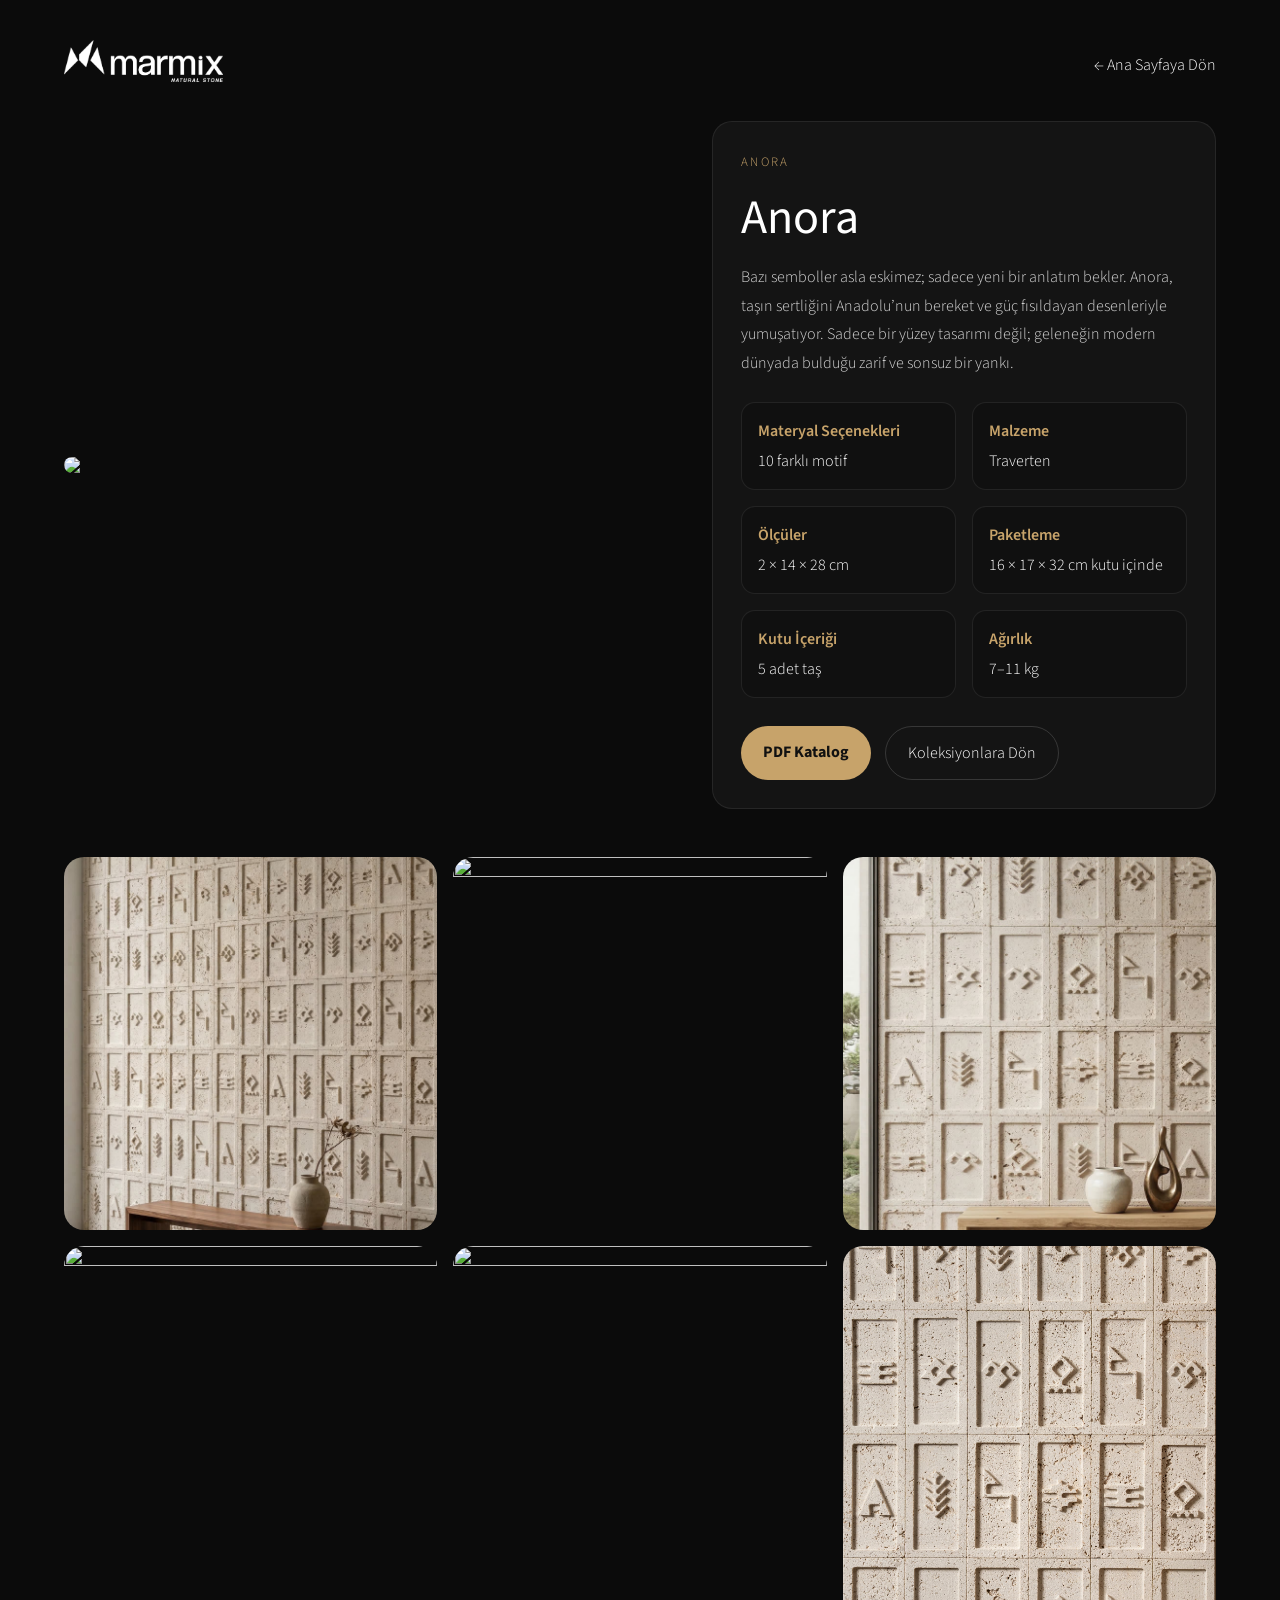
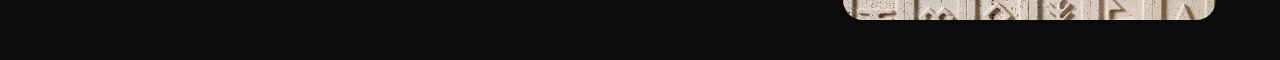
==== commit 58389df9: "Mobil uyumluluk ve ana slider okunabilirlik düzenlemeleri" ====
--- a/anora.html
+++ b/anora.html
@@ -5,128 +5,161 @@
     <meta charset="UTF-8">
     <meta name="viewport" content="width=device-width, initial-scale=1.0">
     <title>Anora | Marmix</title>
+
     <link rel="icon" type="image/png" href="assets/Marmix Materyaller/logo1.png">
     <link rel="stylesheet" href="assets/css/main.css">
+
     <style>
         body {
             background: #0b0b0b;
             color: #fff;
             font-family: 'Source Sans Pro', sans-serif;
-            margin: 0
+            margin: 0;
         }
 
         .wrap {
             max-width: 1200px;
             margin: auto;
-            padding: 40px 24px
+            padding: 40px 24px;
         }
 
         .topbar {
             display: flex;
             justify-content: space-between;
             align-items: center;
-            margin-bottom: 32px
+            margin-bottom: 32px;
         }
 
         .topbar a {
             color: #fff;
-            text-decoration: none
+            text-decoration: none;
         }
 
         .logo {
-            height: 42px
+            height: 42px;
         }
 
         .hero {
             display: grid;
             grid-template-columns: 1.1fr .9fr;
             gap: 32px;
-            align-items: center
-        }
-
-        .hero img,
-        .gallery img {
+            align-items: center;
+        }
+
+        .hero img {
             width: 100%;
             border-radius: 20px;
-            display: block
         }
 
         .card {
             background: #141414;
             border: 1px solid rgba(255, 255, 255, .08);
             border-radius: 20px;
-            padding: 28px
+            padding: 28px;
         }
 
         .kicker {
             color: #c7a36a;
             letter-spacing: .18em;
             text-transform: uppercase;
-            font-size: .8rem
+            font-size: .8rem;
         }
 
         h1 {
             font-size: 3rem;
-            margin: .3em 0
+            margin: .3em 0;
         }
 
         p {
             line-height: 1.8;
-            color: rgba(255, 255, 255, .82)
-        }
-
-        .specs,
-        .gallery {
+            color: rgba(255, 255, 255, .82);
+        }
+
+        .specs {
             display: grid;
-            gap: 16px
-        }
-
-        .specs {
             grid-template-columns: repeat(2, 1fr);
-            margin-top: 24px
-        }
-
-        .gallery {
-            grid-template-columns: repeat(3, 1fr);
-            margin-top: 40px
+            gap: 16px;
+            margin-top: 24px;
         }
 
         .spec {
             background: #101010;
             border: 1px solid rgba(255, 255, 255, .08);
             border-radius: 14px;
-            padding: 16px
+            padding: 16px;
         }
 
         .spec strong {
             display: block;
             color: #c7a36a;
-            margin-bottom: 6px
+            margin-bottom: 6px;
+        }
+
+        /* ===== GALERİ FIX ===== */
+        .gallery {
+            display: grid;
+            grid-template-columns: repeat(3, 1fr);
+            gap: 16px;
+            margin-top: 40px;
+        }
+
+        .gallery img {
+            width: 100%;
+            aspect-ratio: 1/1;
+            object-fit: cover;
+            border-radius: 20px;
+            cursor: pointer;
+            transition: 0.3s;
+        }
+
+        .gallery img:hover {
+            transform: scale(1.03);
+        }
+
+        /* ===== LIGHTBOX ===== */
+        #lightbox {
+            position: fixed;
+            top: 0;
+            left: 0;
+            width: 100%;
+            height: 100%;
+            background: rgba(0, 0, 0, 0.92);
+            display: none;
+            align-items: center;
+            justify-content: center;
+            z-index: 9999;
+            cursor: zoom-out;
+        }
+
+        #lightbox img {
+            max-width: 90%;
+            max-height: 90%;
+            border-radius: 10px;
         }
 
         .actions {
             display: flex;
             gap: 14px;
             flex-wrap: wrap;
-            margin-top: 28px
+            margin-top: 28px;
         }
 
         .btn {
             display: inline-block;
             padding: 14px 22px;
             border-radius: 999px;
-            text-decoration: none
+            text-decoration: none;
         }
 
         .btn.gold {
             background: #c7a36a;
             color: #111;
-            font-weight: 700
+            font-weight: 700;
         }
 
         .btn.dark {
             border: 1px solid rgba(255, 255, 255, .15);
-            color: #fff
+            color: #fff;
         }
 
         @media(max-width:900px) {
@@ -134,53 +167,89 @@
             .hero,
             .gallery,
             .specs {
-                grid-template-columns: 1fr
+                grid-template-columns: 1fr;
             }
 
             h1 {
-                font-size: 2.2rem
+                font-size: 2.2rem;
             }
         }
     </style>
 </head>
 
 <body>
+
     <div class="wrap">
+
         <div class="topbar">
-            <a href="index.html"><img src="assets/Marmix Materyaller/logo.png" alt="Marmix" class="logo"></a>
+            <a href="index.html">
+                <img src="assets/Marmix Materyaller/logo.png" class="logo">
+            </a>
             <a href="index.html">← Ana Sayfaya Dön</a>
         </div>
+
         <section class="hero">
-            <img src="assets/Marmix Materyaller/Fotolar/Anora/_DSC0193 copy.jpg" alt="Anora">
+            <img src="assets/Marmix Materyaller/Fotolar/Anora/_DSC0193 copy.jpg">
+
             <div class="card">
                 <div class="kicker">Anora</div>
                 <h1>Anora</h1>
-                <p>Bazı semboller asla eskimez; sadece yeni bir dile bürünür. Anora, taşın sertliğini Anadolu’nun
-                    bereket ve güç izleriyle buluşturarak zamansız ve zarif bir yüzey tasarımı ortaya koyar.
-                    </p>
+
+                <p>
+                    Bazı semboller asla eskimez; sadece yeni bir anlatım bekler. Anora, taşın sertliğini
+                    Anadolu’nun bereket ve güç fısıldayan desenleriyle yumuşatıyor. Sadece bir yüzey
+                    tasarımı değil; geleneğin modern dünyada bulduğu zarif ve sonsuz bir yankı.
+                </p>
+
                 <div class="specs">
-                    <div class="spec"><strong>Materyal Seçenekleri</strong><span>10 farklı taş</span></div>
+                    <div class="spec"><strong>Materyal Seçenekleri</strong><span>10 farklı motif</span></div>
                     <div class="spec"><strong>Malzeme</strong><span>Traverten</span></div>
                     <div class="spec"><strong>Ölçüler</strong><span>2 × 14 × 28 cm</span></div>
                     <div class="spec"><strong>Paketleme</strong><span>16 × 17 × 32 cm kutu içinde</span></div>
                     <div class="spec"><strong>Kutu İçeriği</strong><span>5 adet taş</span></div>
                     <div class="spec"><strong>Ağırlık</strong><span>7–11 kg</span></div>
                 </div>
+
                 <div class="actions">
                     <a class="btn gold" href="assets/Marmix Materyaller/Katalog.pdf" target="_blank">PDF Katalog</a>
                     <a class="btn dark" href="index.html#koleksiyonlar">Koleksiyonlara Dön</a>
                 </div>
             </div>
         </section>
+
         <section class="gallery">
-            <img src="assets/Marmix Materyaller/Fotolar/Anora/_DSC0193 copy.jpg" alt="">
-            <img src="assets/Marmix Materyaller/Fotolar/Anora/_DSC0194 copy.jpg" alt="">
-            <img src="assets/Marmix Materyaller/Fotolar/Anora/_DSC0195 copy.jpg" alt="">
-            <img src="assets/Marmix Materyaller/Fotolar/Anora/_DSC0196 copy.jpg" alt="">
-            <img src="assets/Marmix Materyaller/Fotolar/Anora/_DSC0197 copy.jpg" alt="">
-            <img src="assets/Marmix Materyaller/Fotolar/Anora/_DSC0222 copy2.jpg" alt="">
+            <img src="assets/Marmix Materyaller/Fotolar/Anora/creation_2643726917.jpg">
+            <img src="assets/Marmix Materyaller/Fotolar/Anora/_DSC0194 copy.jpg">
+            <img src="assets/Marmix Materyaller/Fotolar/Anora/creation_2643726942.jpg">
+            <img src="assets/Marmix Materyaller/Fotolar/Anora/_DSC0196 copy.jpg">
+            <img src="assets/Marmix Materyaller/Fotolar/Anora/_DSC0197 copy.jpg">
+            <img src="assets/Marmix Materyaller/Fotolar/Anora/_DSC0222 copy 2.jpg">
         </section>
+
     </div>
+
+    <!-- LIGHTBOX -->
+    <div id="lightbox">
+        <img id="lightbox-img">
+    </div>
+
+    <script>
+        const imgs = document.querySelectorAll('.gallery img');
+        const lightbox = document.getElementById('lightbox');
+        const lightboxImg = document.getElementById('lightbox-img');
+
+        imgs.forEach(img => {
+            img.onclick = () => {
+                lightbox.style.display = 'flex';
+                lightboxImg.src = img.src;
+            }
+        });
+
+        lightbox.onclick = () => {
+            lightbox.style.display = 'none';
+        };
+    </script>
+
 </body>
 
 </html>
--- a/assets/css/main.css
+++ b/assets/css/main.css
@@ -2,49 +2,132 @@
 @import url("fontawesome-all.min.css");
 
 /*
-	Helios by HTML5 UP
-	html5up.net | @ajlkn
-	Free for personal and commercial use under the CCA 3.0 license (html5up.net/license)
+	Cleaned base CSS for Marmix site
+	- HTML5 UP Helios reset/base retained
+	- Removed old Helios header/nav/banner/footer/carousel styles that conflict with custom inline CSS
 */
 
-html, body, div, span, applet, object,
-iframe, h1, h2, h3, h4, h5, h6, p, blockquote,
-pre, a, abbr, acronym, address, big, cite,
-code, del, dfn, em, img, ins, kbd, q, s, samp,
-small, strike, strong, sub, sup, tt, var, b,
-u, i, center, dl, dt, dd, ol, ul, li, fieldset,
-form, label, legend, table, caption, tbody,
-tfoot, thead, tr, th, td, article, aside,
-canvas, details, embed, figure, figcaption,
-footer, header, hgroup, menu, nav, output, ruby,
-section, summary, time, mark, audio, video {
+/* Reset */
+html,
+body,
+div,
+span,
+applet,
+object,
+iframe,
+h1,
+h2,
+h3,
+h4,
+h5,
+h6,
+p,
+blockquote,
+pre,
+a,
+abbr,
+acronym,
+address,
+big,
+cite,
+code,
+del,
+dfn,
+em,
+img,
+ins,
+kbd,
+q,
+s,
+samp,
+small,
+strike,
+strong,
+sub,
+sup,
+tt,
+var,
+b,
+u,
+i,
+center,
+dl,
+dt,
+dd,
+ol,
+ul,
+li,
+fieldset,
+form,
+label,
+legend,
+table,
+caption,
+tbody,
+tfoot,
+thead,
+tr,
+th,
+td,
+article,
+aside,
+canvas,
+details,
+embed,
+figure,
+figcaption,
+footer,
+header,
+hgroup,
+menu,
+nav,
+output,
+ruby,
+section,
+summary,
+time,
+mark,
+audio,
+video {
 	margin: 0;
 	padding: 0;
 	border: 0;
 	font-size: 100%;
 	font: inherit;
-	vertical-align: baseline;}
-
-article, aside, details, figcaption, figure,
-footer, header, hgroup, menu, nav, section {
-	display: block;}
-
-body {
-	line-height: 1;
-}
-
-ol, ul {
+	vertical-align: baseline;
+}
+
+article,
+aside,
+details,
+figcaption,
+figure,
+footer,
+header,
+hgroup,
+menu,
+nav,
+section {
+	display: block;
+}
+
+ol,
+ul {
 	list-style: none;
 }
 
-blockquote, q {
+blockquote,
+q {
 	quotes: none;
 }
 
-	blockquote:before, blockquote:after, q:before, q:after {
-		content: '';
-		content: none;
-	}
+blockquote:before,
+blockquote:after,
+q:before,
+q:after {
+	content: '';
+	content: none;
+}
 
 table {
 	border-collapse: collapse;
@@ -65,3075 +148,485 @@
 	padding: 0;
 }
 
-input, select, textarea {
+input,
+select,
+textarea {
 	-moz-appearance: none;
 	-webkit-appearance: none;
 	-ms-appearance: none;
 	appearance: none;
 }
 
-/* Basic */
-
-	html {
-		box-sizing: border-box;
-	}
-
-	*, *:before, *:after {
-		box-sizing: inherit;
-	}
-
+/* Base */
+html {
+	box-sizing: border-box;
+}
+
+*,
+*:before,
+*:after {
+	box-sizing: inherit;
+}
+
+body {
+	font-size: 15pt;
+	line-height: 1.85em;
+	font-family: 'Source Sans Pro', sans-serif;
+	font-weight: 300;
+}
+
+body.is-preload *,
+body.is-preload *:before,
+body.is-preload *:after {
+	-moz-animation: none !important;
+	-webkit-animation: none !important;
+	-ms-animation: none !important;
+	animation: none !important;
+	-moz-transition: none !important;
+	-webkit-transition: none !important;
+	-ms-transition: none !important;
+	transition: none !important;
+}
+
+input,
+textarea,
+select {
+	font-size: 15pt;
+	line-height: 1.85em;
+	font-family: 'Source Sans Pro', sans-serif;
+	font-weight: 300;
+}
+
+h1,
+h2,
+h3,
+h4,
+h5,
+h6 {
+	font-weight: 400;
+	line-height: 1.25em;
+}
+
+h1 a,
+h2 a,
+h3 a,
+h4 a,
+h5 a,
+h6 a {
+	color: inherit;
+	text-decoration: none;
+	border-bottom-color: transparent;
+}
+
+h1 strong,
+h2 strong,
+h3 strong,
+h4 strong,
+h5 strong,
+h6 strong,
+strong,
+b {
+	font-weight: 600;
+}
+
+h2 {
+	font-size: 2.85em;
+}
+
+h3 {
+	font-size: 1.25em;
+}
+
+h4 {
+	font-size: 1em;
+	margin: 0 0 0.25em 0;
+}
+
+em,
+i {
+	font-style: italic;
+}
+
+a {
+	color: inherit;
+	text-decoration: none;
+	-moz-transition: background-color 0.35s ease-in-out, color 0.35s ease-in-out, border-bottom-color 0.35s ease-in-out;
+	-webkit-transition: background-color 0.35s ease-in-out, color 0.35s ease-in-out, border-bottom-color 0.35s ease-in-out;
+	-ms-transition: background-color 0.35s ease-in-out, color 0.35s ease-in-out, border-bottom-color 0.35s ease-in-out;
+	transition: background-color 0.35s ease-in-out, color 0.35s ease-in-out, border-bottom-color 0.35s ease-in-out;
+}
+
+sub {
+	position: relative;
+	top: 0.5em;
+	font-size: 0.8em;
+}
+
+sup {
+	position: relative;
+	top: -0.5em;
+	font-size: 0.8em;
+}
+
+p,
+ul,
+ol,
+dl,
+table {
+	margin-bottom: 1em;
+}
+
+br.clear {
+	clear: both;
+}
+
+/* Layout helpers */
+.container {
+	margin: 0 auto;
+	max-width: 100%;
+}
+
+.row {
+	display: flex;
+	flex-wrap: wrap;
+	box-sizing: border-box;
+	align-items: stretch;
+}
+
+.row>* {
+	box-sizing: border-box;
+}
+
+.row.aln-left {
+	justify-content: flex-start;
+}
+
+.row.aln-center {
+	justify-content: center;
+}
+
+.row.aln-right {
+	justify-content: flex-end;
+}
+
+.row.aln-top {
+	align-items: flex-start;
+}
+
+.row.aln-middle {
+	align-items: center;
+}
+
+.row.aln-bottom {
+	align-items: flex-end;
+}
+
+/* Section defaults */
+section,
+article {
+	margin-bottom: 3em;
+}
+
+section> :last-child,
+section:last-child,
+article> :last-child,
+article:last-child {
+	margin-bottom: 0;
+}
+
+.row>section,
+.row>article {
+	margin-bottom: 0;
+}
+
+header {
+	margin: 0 0 1em 0;
+}
+
+footer {
+	margin: 2.5em 0 0 0;
+}
+
+/* Image */
+.image {
+	position: relative;
+	display: inline-block;
+	border: 0;
+	outline: 0;
+}
+
+.image img {
+	display: block;
+	width: 100%;
+}
+
+.image.fit,
+.image.featured {
+	display: block;
+	width: 100%;
+}
+
+.image.left {
+	float: left;
+	margin: 0 2em 2em 0;
+}
+
+.image.centered {
+	display: block;
+	margin: 0 0 2em 0;
+}
+
+.image.centered img {
+	margin: 0 auto;
+	width: auto;
+}
+
+/* Lists */
+ul {
+	list-style: disc;
+	padding-left: 1em;
+}
+
+ul li {
+	padding-left: 0.5em;
+}
+
+ol {
+	list-style: decimal;
+	padding-left: 1.25em;
+}
+
+ol li {
+	padding-left: 0.25em;
+}
+
+ul.actions,
+ul.divided,
+ul.menu,
+ul.icons {
+	list-style: none;
+	padding-left: 0;
+}
+
+/* Forms */
+form label {
+	display: block;
+	font-weight: 400;
+	margin: 0 0 1em 0;
+}
+
+form input[type="text"],
+form input[type="email"],
+form input[type="password"],
+form select,
+form textarea {
+	-webkit-appearance: none;
+	display: block;
+	border: 0;
+	width: 100%;
+	border-radius: 0.5em;
+	padding: 1em;
+	transition: background-color 0.35s ease-in-out, border-color 0.35s ease-in-out;
+}
+
+form input[type="text"],
+form input[type="email"],
+form input[type="password"],
+form select {
+	line-height: 1em;
+}
+
+form textarea {
+	min-height: 9em;
+}
+
+form ::-moz-focus-inner {
+	border: 0;
+}
+
+/* Tables */
+table {
+	width: 100%;
+}
+
+table.default {
+	width: 100%;
+}
+
+table.default th {
+	text-align: left;
+	font-weight: 400;
+}
+
+/* Buttons: only structural base. Visual design is controlled by your custom CSS. */
+input[type="button"],
+input[type="submit"],
+input[type="reset"],
+button,
+.button {
+	position: relative;
+	display: inline-block;
+	text-align: center;
+	text-decoration: none;
+	border: 0;
+	cursor: pointer;
+	outline: 0;
+	transition: background-color 0.35s ease-in-out, color 0.35s ease-in-out, border-bottom-color 0.35s ease-in-out;
+}
+
+/* Icons */
+.icon {
+	text-decoration: none;
+}
+
+.icon:before {
+	-moz-osx-font-smoothing: grayscale;
+	-webkit-font-smoothing: antialiased;
+	display: inline-block;
+	font-style: normal;
+	font-variant: normal;
+	text-rendering: auto;
+	line-height: inherit;
+	text-transform: none !important;
+	font-family: 'Font Awesome 5 Free';
+	font-weight: 400;
+	font-size: 1.25em;
+}
+
+.icon>.label {
+	display: none;
+}
+
+.icon.solid:before {
+	font-weight: 900;
+}
+
+.icon.brands:before {
+	font-family: 'Font Awesome 5 Brands';
+}
+
+#navPanel,
+#titleBar,
+#navButton {
+	display: none;
+}
+
+@media screen and (max-width: 1680px) {
+
+	body,
+	input,
+	textarea,
+	select {
+		font-size: 14pt;
+		line-height: 1.75em;
+	}
+}
+
+@media screen and (max-width: 1280px) {
+
+	body,
+	input,
+	textarea,
+	select {
+		font-size: 12pt;
+		line-height: 1.5em;
+	}
+}
+
+@media screen and (max-width: 840px) {
+
+	body,
+	input,
+	textarea,
+	select {
+		font-size: 13pt;
+		line-height: 1.65em;
+	}
+}
+
+@media screen and (max-width: 736px) {
+
+	html,
 	body {
-		
-				background: #0d0d0d;
-				color: #fff;
-		font-size: 15pt;
-		line-height: 1.85em;
-		font-family: 'Source Sans Pro', sans-serif;
-		font-weight: 300;
-	}
-
-		body.is-preload *, body.is-preload *:before, body.is-preload *:after {
-			-moz-animation: none !important;
-			-webkit-animation: none !important;
-			-ms-animation: none !important;
-			animation: none !important;
-			-moz-transition: none !important;
-			-webkit-transition: none !important;
-			-ms-transition: none !important;
-			transition: none !important;
-		}
-
-	input, textarea, select {
-		font-size: 15pt;
-		line-height: 1.85em;
-		font-family: 'Source Sans Pro', sans-serif;
-		font-weight: 300;
-	}
-
-	h1, h2, h3, h4, h5, h6 {
-		font-weight: 400;
-		color: #483949;
-		line-height: 1.25em;
-	}
-
-	h1 a, h2 a, h3 a, h4 a, h5 a, h6 a {
-		color: inherit;
-		text-decoration: none;
-		border-bottom-color: transparent;
-	}
-
-	h1 strong, h2 strong, h3 strong, h4 strong, h5 strong, h6 strong {
-		font-weight: 600;
+		overflow-x: hidden;
+	}
+
+	body,
+	input,
+	textarea,
+	select {
+		font-size: 12.5pt;
+		line-height: 1.5em;
 	}
 
 	h2 {
-		font-size: 2.85em;
+		font-size: 1.75em;
 	}
 
 	h3 {
 		font-size: 1.25em;
 	}
 
-	h4 {
-		font-size: 1em;
-		margin: 0 0 0.25em 0;
-	}
-
-	strong, b {
-		font-weight: 400;
-		color: #483949;
-	}
-
-	em, i {
-		font-style: italic;
-	}
-
-	a {
-		color: inherit;
-		border-bottom: solid 1px rgba(128, 128, 128, 0.15);
-		text-decoration: none;
-		-moz-transition: background-color 0.35s ease-in-out, color 0.35s ease-in-out, border-bottom-color 0.35s ease-in-out;
-		-webkit-transition: background-color 0.35s ease-in-out, color 0.35s ease-in-out, border-bottom-color 0.35s ease-in-out;
-		-ms-transition: background-color 0.35s ease-in-out, color 0.35s ease-in-out, border-bottom-color 0.35s ease-in-out;
-		transition: background-color 0.35s ease-in-out, color 0.35s ease-in-out, border-bottom-color 0.35s ease-in-out;
-	}
-
-		a:hover {
-			color: #ef8376;
-			border-bottom-color: transparent;
-		}
-
-	sub {
-		position: relative;
-		top: 0.5em;
-		font-size: 0.8em;
-	}
-
-	sup {
-		position: relative;
-		top: -0.5em;
-		font-size: 0.8em;
-	}
-
-	blockquote {
-		border-left: solid 0.5em #ddd;
-		padding: 1em 0 1em 2em;
-		font-style: italic;
-	}
-
-	p, ul, ol, dl, table {
-		margin-bottom: 1em;
-	}
-
-	p {
-		text-align: justify;
-	}
-
-	br.clear {
-		clear: both;
-	}
-
-	hr {
-		position: relative;
-		display: block;
-		border: 0;
-		top: 4.5em;
-		margin-bottom: 9em;
-		height: 6px;
-		border-top: solid 1px rgba(128, 128, 128, 0.2);
-		border-bottom: solid 1px rgba(128, 128, 128, 0.2);
-	}
-
-		hr:before, hr:after {
-			content: '';
-			position: absolute;
-			top: -8px;
-			display: block;
-			width: 1px;
-			height: 21px;
-			background: rgba(128, 128, 128, 0.2);
-		}
-
-		hr:before {
-			left: -1px;
-		}
-
-		hr:after {
-			right: -1px;
-		}
-
-	.timestamp {
-		color: rgba(128, 128, 128, 0.75);
-		font-size: 0.8em;
-	}
-
-/* Container */
-
-	.container {
-		margin: 0 auto;
-		max-width: 100%;
-		width: 1400px;
-	}
-
-		@media screen and (max-width: 1680px) {
-
-			.container {
-				width: 1200px;
-			}
-
-		}
-
-		@media screen and (max-width: 1280px) {
-
-			.container {
-				width: 100%;
-			}
-
-		}
-
-		@media screen and (max-width: 960px) {
-
-			.container {
-				width: 100%;
-			}
-
-		}
-
-		@media screen and (max-width: 840px) {
-
-			.container {
-				width: 100%;
-			}
-
-		}
-
-		@media screen and (max-width: 736px) {
-
-			.container {
-				width: 100%;
-			}
-
-		}
-
-/* Row */
-
-	.row {
-		display: flex;
-		flex-wrap: wrap;
-		box-sizing: border-box;
-		align-items: stretch;
-	}
-
-		.row > * {
-			box-sizing: border-box;
-		}
-
-		.row.gtr-uniform > * > :last-child {
-			margin-bottom: 0;
-		}
-
-		.row.aln-left {
-			justify-content: flex-start;
-		}
-
-		.row.aln-center {
-			justify-content: center;
-		}
-
-		.row.aln-right {
-			justify-content: flex-end;
-		}
-
-		.row.aln-top {
-			align-items: flex-start;
-		}
-
-		.row.aln-middle {
-			align-items: center;
-		}
-
-		.row.aln-bottom {
-			align-items: flex-end;
-		}
-
-		.row > .imp {
-			order: -1;
-		}
-
-		.row > .col-1 {
-			width: 8.33333%;
-		}
-
-		.row > .off-1 {
-			margin-left: 8.33333%;
-		}
-
-		.row > .col-2 {
-			width: 16.66667%;
-		}
-
-		.row > .off-2 {
-			margin-left: 16.66667%;
-		}
-
-		.row > .col-3 {
-			width: 25%;
-		}
-
-		.row > .off-3 {
-			margin-left: 25%;
-		}
-
-		.row > .col-4 {
-			width: 33.33333%;
-		}
-
-		.row > .off-4 {
-			margin-left: 33.33333%;
-		}
-
-		.row > .col-5 {
-			width: 41.66667%;
-		}
-
-		.row > .off-5 {
-			margin-left: 41.66667%;
-		}
-
-		.row > .col-6 {
-			width: 50%;
-		}
-
-		.row > .off-6 {
-			margin-left: 50%;
-		}
-
-		.row > .col-7 {
-			width: 58.33333%;
-		}
-
-		.row > .off-7 {
-			margin-left: 58.33333%;
-		}
-
-		.row > .col-8 {
-			width: 66.66667%;
-		}
-
-		.row > .off-8 {
-			margin-left: 66.66667%;
-		}
-
-		.row > .col-9 {
-			width: 75%;
-		}
-
-		.row > .off-9 {
-			margin-left: 75%;
-		}
-
-		.row > .col-10 {
-			width: 83.33333%;
-		}
-
-		.row > .off-10 {
-			margin-left: 83.33333%;
-		}
-
-		.row > .col-11 {
-			width: 91.66667%;
-		}
-
-		.row > .off-11 {
-			margin-left: 91.66667%;
-		}
-
-		.row > .col-12 {
-			width: 100%;
-		}
-
-		.row > .off-12 {
-			margin-left: 100%;
-		}
-
-		.row.gtr-0 {
-			margin-top: 0px;
-			margin-left: 0px;
-		}
-
-			.row.gtr-0 > * {
-				padding: 0px 0 0 0px;
-			}
-
-			.row.gtr-0.gtr-uniform {
-				margin-top: 0px;
-			}
-
-				.row.gtr-0.gtr-uniform > * {
-					padding-top: 0px;
-				}
-
-		.row.gtr-25 {
-			margin-top: -10px;
-			margin-left: -10px;
-		}
-
-			.row.gtr-25 > * {
-				padding: 10px 0 0 10px;
-			}
-
-			.row.gtr-25.gtr-uniform {
-				margin-top: -10px;
-			}
-
-				.row.gtr-25.gtr-uniform > * {
-					padding-top: 10px;
-				}
-
-		.row.gtr-50 {
-			margin-top: -20px;
-			margin-left: -20px;
-		}
-
-			.row.gtr-50 > * {
-				padding: 20px 0 0 20px;
-			}
-
-			.row.gtr-50.gtr-uniform {
-				margin-top: -20px;
-			}
-
-				.row.gtr-50.gtr-uniform > * {
-					padding-top: 20px;
-				}
-
-		.row {
-			margin-top: -40px;
-			margin-left: -40px;
-		}
-
-			.row > * {
-				padding: 40px 0 0 40px;
-			}
-
-			.row.gtr-uniform {
-				margin-top: -40px;
-			}
-
-				.row.gtr-uniform > * {
-					padding-top: 40px;
-				}
-
-		.row.gtr-150 {
-			margin-top: -60px;
-			margin-left: -60px;
-		}
-
-			.row.gtr-150 > * {
-				padding: 60px 0 0 60px;
-			}
-
-			.row.gtr-150.gtr-uniform {
-				margin-top: -60px;
-			}
-
-				.row.gtr-150.gtr-uniform > * {
-					padding-top: 60px;
-				}
-
-		.row.gtr-200 {
-			margin-top: -80px;
-			margin-left: -80px;
-		}
-
-			.row.gtr-200 > * {
-				padding: 80px 0 0 80px;
-			}
-
-			.row.gtr-200.gtr-uniform {
-				margin-top: -80px;
-			}
-
-				.row.gtr-200.gtr-uniform > * {
-					padding-top: 80px;
-				}
-
-		@media screen and (max-width: 1680px) {
-
-			.row {
-				display: flex;
-				flex-wrap: wrap;
-				box-sizing: border-box;
-				align-items: stretch;
-			}
-
-				.row > * {
-					box-sizing: border-box;
-				}
-
-				.row.gtr-uniform > * > :last-child {
-					margin-bottom: 0;
-				}
-
-				.row.aln-left {
-					justify-content: flex-start;
-				}
-
-				.row.aln-center {
-					justify-content: center;
-				}
-
-				.row.aln-right {
-					justify-content: flex-end;
-				}
-
-				.row.aln-top {
-					align-items: flex-start;
-				}
-
-				.row.aln-middle {
-					align-items: center;
-				}
-
-				.row.aln-bottom {
-					align-items: flex-end;
-				}
-
-				.row > .imp-wide {
-					order: -1;
-				}
-
-				.row > .col-1-wide {
-					width: 8.33333%;
-				}
-
-				.row > .off-1-wide {
-					margin-left: 8.33333%;
-				}
-
-				.row > .col-2-wide {
-					width: 16.66667%;
-				}
-
-				.row > .off-2-wide {
-					margin-left: 16.66667%;
-				}
-
-				.row > .col-3-wide {
-					width: 25%;
-				}
-
-				.row > .off-3-wide {
-					margin-left: 25%;
-				}
-
-				.row > .col-4-wide {
-					width: 33.33333%;
-				}
-
-				.row > .off-4-wide {
-					margin-left: 33.33333%;
-				}
-
-				.row > .col-5-wide {
-					width: 41.66667%;
-				}
-
-				.row > .off-5-wide {
-					margin-left: 41.66667%;
-				}
-
-				.row > .col-6-wide {
-					width: 50%;
-				}
-
-				.row > .off-6-wide {
-					margin-left: 50%;
-				}
-
-				.row > .col-7-wide {
-					width: 58.33333%;
-				}
-
-				.row > .off-7-wide {
-					margin-left: 58.33333%;
-				}
-
-				.row > .col-8-wide {
-					width: 66.66667%;
-				}
-
-				.row > .off-8-wide {
-					margin-left: 66.66667%;
-				}
-
-				.row > .col-9-wide {
-					width: 75%;
-				}
-
-				.row > .off-9-wide {
-					margin-left: 75%;
-				}
-
-				.row > .col-10-wide {
-					width: 83.33333%;
-				}
-
-				.row > .off-10-wide {
-					margin-left: 83.33333%;
-				}
-
-				.row > .col-11-wide {
-					width: 91.66667%;
-				}
-
-				.row > .off-11-wide {
-					margin-left: 91.66667%;
-				}
-
-				.row > .col-12-wide {
-					width: 100%;
-				}
-
-				.row > .off-12-wide {
-					margin-left: 100%;
-				}
-
-				.row.gtr-0 {
-					margin-top: 0px;
-					margin-left: 0px;
-				}
-
-					.row.gtr-0 > * {
-						padding: 0px 0 0 0px;
-					}
-
-					.row.gtr-0.gtr-uniform {
-						margin-top: 0px;
-					}
-
-						.row.gtr-0.gtr-uniform > * {
-							padding-top: 0px;
-						}
-
-				.row.gtr-25 {
-					margin-top: -10px;
-					margin-left: -10px;
-				}
-
-					.row.gtr-25 > * {
-						padding: 10px 0 0 10px;
-					}
-
-					.row.gtr-25.gtr-uniform {
-						margin-top: -10px;
-					}
-
-						.row.gtr-25.gtr-uniform > * {
-							padding-top: 10px;
-						}
-
-				.row.gtr-50 {
-					margin-top: -20px;
-					margin-left: -20px;
-				}
-
-					.row.gtr-50 > * {
-						padding: 20px 0 0 20px;
-					}
-
-					.row.gtr-50.gtr-uniform {
-						margin-top: -20px;
-					}
-
-						.row.gtr-50.gtr-uniform > * {
-							padding-top: 20px;
-						}
-
-				.row {
-					margin-top: -40px;
-					margin-left: -40px;
-				}
-
-					.row > * {
-						padding: 40px 0 0 40px;
-					}
-
-					.row.gtr-uniform {
-						margin-top: -40px;
-					}
-
-						.row.gtr-uniform > * {
-							padding-top: 40px;
-						}
-
-				.row.gtr-150 {
-					margin-top: -60px;
-					margin-left: -60px;
-				}
-
-					.row.gtr-150 > * {
-						padding: 60px 0 0 60px;
-					}
-
-					.row.gtr-150.gtr-uniform {
-						margin-top: -60px;
-					}
-
-						.row.gtr-150.gtr-uniform > * {
-							padding-top: 60px;
-						}
-
-				.row.gtr-200 {
-					margin-top: -80px;
-					margin-left: -80px;
-				}
-
-					.row.gtr-200 > * {
-						padding: 80px 0 0 80px;
-					}
-
-					.row.gtr-200.gtr-uniform {
-						margin-top: -80px;
-					}
-
-						.row.gtr-200.gtr-uniform > * {
-							padding-top: 80px;
-						}
-
-		}
-
-		@media screen and (max-width: 1280px) {
-
-			.row {
-				display: flex;
-				flex-wrap: wrap;
-				box-sizing: border-box;
-				align-items: stretch;
-			}
-
-				.row > * {
-					box-sizing: border-box;
-				}
-
-				.row.gtr-uniform > * > :last-child {
-					margin-bottom: 0;
-				}
-
-				.row.aln-left {
-					justify-content: flex-start;
-				}
-
-				.row.aln-center {
-					justify-content: center;
-				}
-
-				.row.aln-right {
-					justify-content: flex-end;
-				}
-
-				.row.aln-top {
-					align-items: flex-start;
-				}
-
-				.row.aln-middle {
-					align-items: center;
-				}
-
-				.row.aln-bottom {
-					align-items: flex-end;
-				}
-
-				.row > .imp-normal {
-					order: -1;
-				}
-
-				.row > .col-1-normal {
-					width: 8.33333%;
-				}
-
-				.row > .off-1-normal {
-					margin-left: 8.33333%;
-				}
-
-				.row > .col-2-normal {
-					width: 16.66667%;
-				}
-
-				.row > .off-2-normal {
-					margin-left: 16.66667%;
-				}
-
-				.row > .col-3-normal {
-					width: 25%;
-				}
-
-				.row > .off-3-normal {
-					margin-left: 25%;
-				}
-
-				.row > .col-4-normal {
-					width: 33.33333%;
-				}
-
-				.row > .off-4-normal {
-					margin-left: 33.33333%;
-				}
-
-				.row > .col-5-normal {
-					width: 41.66667%;
-				}
-
-				.row > .off-5-normal {
-					margin-left: 41.66667%;
-				}
-
-				.row > .col-6-normal {
-					width: 50%;
-				}
-
-				.row > .off-6-normal {
-					margin-left: 50%;
-				}
-
-				.row > .col-7-normal {
-					width: 58.33333%;
-				}
-
-				.row > .off-7-normal {
-					margin-left: 58.33333%;
-				}
-
-				.row > .col-8-normal {
-					width: 66.66667%;
-				}
-
-				.row > .off-8-normal {
-					margin-left: 66.66667%;
-				}
-
-				.row > .col-9-normal {
-					width: 75%;
-				}
-
-				.row > .off-9-normal {
-					margin-left: 75%;
-				}
-
-				.row > .col-10-normal {
-					width: 83.33333%;
-				}
-
-				.row > .off-10-normal {
-					margin-left: 83.33333%;
-				}
-
-				.row > .col-11-normal {
-					width: 91.66667%;
-				}
-
-				.row > .off-11-normal {
-					margin-left: 91.66667%;
-				}
-
-				.row > .col-12-normal {
-					width: 100%;
-				}
-
-				.row > .off-12-normal {
-					margin-left: 100%;
-				}
-
-				.row.gtr-0 {
-					margin-top: 0px;
-					margin-left: 0px;
-				}
-
-					.row.gtr-0 > * {
-						padding: 0px 0 0 0px;
-					}
-
-					.row.gtr-0.gtr-uniform {
-						margin-top: 0px;
-					}
-
-						.row.gtr-0.gtr-uniform > * {
-							padding-top: 0px;
-						}
-
-				.row.gtr-25 {
-					margin-top: -9px;
-					margin-left: -9px;
-				}
-
-					.row.gtr-25 > * {
-						padding: 9px 0 0 9px;
-					}
-
-					.row.gtr-25.gtr-uniform {
-						margin-top: -9px;
-					}
-
-						.row.gtr-25.gtr-uniform > * {
-							padding-top: 9px;
-						}
-
-				.row.gtr-50 {
-					margin-top: -18px;
-					margin-left: -18px;
-				}
-
-					.row.gtr-50 > * {
-						padding: 18px 0 0 18px;
-					}
-
-					.row.gtr-50.gtr-uniform {
-						margin-top: -18px;
-					}
-
-						.row.gtr-50.gtr-uniform > * {
-							padding-top: 18px;
-						}
-
-				.row {
-					margin-top: -36px;
-					margin-left: -36px;
-				}
-
-					.row > * {
-						padding: 36px 0 0 36px;
-					}
-
-					.row.gtr-uniform {
-						margin-top: -36px;
-					}
-
-						.row.gtr-uniform > * {
-							padding-top: 36px;
-						}
-
-				.row.gtr-150 {
-					margin-top: -54px;
-					margin-left: -54px;
-				}
-
-					.row.gtr-150 > * {
-						padding: 54px 0 0 54px;
-					}
-
-					.row.gtr-150.gtr-uniform {
-						margin-top: -54px;
-					}
-
-						.row.gtr-150.gtr-uniform > * {
-							padding-top: 54px;
-						}
-
-				.row.gtr-200 {
-					margin-top: -72px;
-					margin-left: -72px;
-				}
-
-					.row.gtr-200 > * {
-						padding: 72px 0 0 72px;
-					}
-
-					.row.gtr-200.gtr-uniform {
-						margin-top: -72px;
-					}
-
-						.row.gtr-200.gtr-uniform > * {
-							padding-top: 72px;
-						}
-
-		}
-
-		@media screen and (max-width: 960px) {
-
-			.row {
-				display: flex;
-				flex-wrap: wrap;
-				box-sizing: border-box;
-				align-items: stretch;
-			}
-
-				.row > * {
-					box-sizing: border-box;
-				}
-
-				.row.gtr-uniform > * > :last-child {
-					margin-bottom: 0;
-				}
-
-				.row.aln-left {
-					justify-content: flex-start;
-				}
-
-				.row.aln-center {
-					justify-content: center;
-				}
-
-				.row.aln-right {
-					justify-content: flex-end;
-				}
-
-				.row.aln-top {
-					align-items: flex-start;
-				}
-
-				.row.aln-middle {
-					align-items: center;
-				}
-
-				.row.aln-bottom {
-					align-items: flex-end;
-				}
-
-				.row > .imp-narrow {
-					order: -1;
-				}
-
-				.row > .col-1-narrow {
-					width: 8.33333%;
-				}
-
-				.row > .off-1-narrow {
-					margin-left: 8.33333%;
-				}
-
-				.row > .col-2-narrow {
-					width: 16.66667%;
-				}
-
-				.row > .off-2-narrow {
-					margin-left: 16.66667%;
-				}
-
-				.row > .col-3-narrow {
-					width: 25%;
-				}
-
-				.row > .off-3-narrow {
-					margin-left: 25%;
-				}
-
-				.row > .col-4-narrow {
-					width: 33.33333%;
-				}
-
-				.row > .off-4-narrow {
-					margin-left: 33.33333%;
-				}
-
-				.row > .col-5-narrow {
-					width: 41.66667%;
-				}
-
-				.row > .off-5-narrow {
-					margin-left: 41.66667%;
-				}
-
-				.row > .col-6-narrow {
-					width: 50%;
-				}
-
-				.row > .off-6-narrow {
-					margin-left: 50%;
-				}
-
-				.row > .col-7-narrow {
-					width: 58.33333%;
-				}
-
-				.row > .off-7-narrow {
-					margin-left: 58.33333%;
-				}
-
-				.row > .col-8-narrow {
-					width: 66.66667%;
-				}
-
-				.row > .off-8-narrow {
-					margin-left: 66.66667%;
-				}
-
-				.row > .col-9-narrow {
-					width: 75%;
-				}
-
-				.row > .off-9-narrow {
-					margin-left: 75%;
-				}
-
-				.row > .col-10-narrow {
-					width: 83.33333%;
-				}
-
-				.row > .off-10-narrow {
-					margin-left: 83.33333%;
-				}
-
-				.row > .col-11-narrow {
-					width: 91.66667%;
-				}
-
-				.row > .off-11-narrow {
-					margin-left: 91.66667%;
-				}
-
-				.row > .col-12-narrow {
-					width: 100%;
-				}
-
-				.row > .off-12-narrow {
-					margin-left: 100%;
-				}
-
-				.row.gtr-0 {
-					margin-top: 0px;
-					margin-left: 0px;
-				}
-
-					.row.gtr-0 > * {
-						padding: 0px 0 0 0px;
-					}
-
-					.row.gtr-0.gtr-uniform {
-						margin-top: 0px;
-					}
-
-						.row.gtr-0.gtr-uniform > * {
-							padding-top: 0px;
-						}
-
-				.row.gtr-25 {
-					margin-top: -8px;
-					margin-left: -8px;
-				}
-
-					.row.gtr-25 > * {
-						padding: 8px 0 0 8px;
-					}
-
-					.row.gtr-25.gtr-uniform {
-						margin-top: -8px;
-					}
-
-						.row.gtr-25.gtr-uniform > * {
-							padding-top: 8px;
-						}
-
-				.row.gtr-50 {
-					margin-top: -16px;
-					margin-left: -16px;
-				}
-
-					.row.gtr-50 > * {
-						padding: 16px 0 0 16px;
-					}
-
-					.row.gtr-50.gtr-uniform {
-						margin-top: -16px;
-					}
-
-						.row.gtr-50.gtr-uniform > * {
-							padding-top: 16px;
-						}
-
-				.row {
-					margin-top: -32px;
-					margin-left: -32px;
-				}
-
-					.row > * {
-						padding: 32px 0 0 32px;
-					}
-
-					.row.gtr-uniform {
-						margin-top: -32px;
-					}
-
-						.row.gtr-uniform > * {
-							padding-top: 32px;
-						}
-
-				.row.gtr-150 {
-					margin-top: -48px;
-					margin-left: -48px;
-				}
-
-					.row.gtr-150 > * {
-						padding: 48px 0 0 48px;
-					}
-
-					.row.gtr-150.gtr-uniform {
-						margin-top: -48px;
-					}
-
-						.row.gtr-150.gtr-uniform > * {
-							padding-top: 48px;
-						}
-
-				.row.gtr-200 {
-					margin-top: -64px;
-					margin-left: -64px;
-				}
-
-					.row.gtr-200 > * {
-						padding: 64px 0 0 64px;
-					}
-
-					.row.gtr-200.gtr-uniform {
-						margin-top: -64px;
-					}
-
-						.row.gtr-200.gtr-uniform > * {
-							padding-top: 64px;
-						}
-
-		}
-
-		@media screen and (max-width: 840px) {
-
-			.row {
-				display: flex;
-				flex-wrap: wrap;
-				box-sizing: border-box;
-				align-items: stretch;
-			}
-
-				.row > * {
-					box-sizing: border-box;
-				}
-
-				.row.gtr-uniform > * > :last-child {
-					margin-bottom: 0;
-				}
-
-				.row.aln-left {
-					justify-content: flex-start;
-				}
-
-				.row.aln-center {
-					justify-content: center;
-				}
-
-				.row.aln-right {
-					justify-content: flex-end;
-				}
-
-				.row.aln-top {
-					align-items: flex-start;
-				}
-
-				.row.aln-middle {
-					align-items: center;
-				}
-
-				.row.aln-bottom {
-					align-items: flex-end;
-				}
-
-				.row > .imp-narrower {
-					order: -1;
-				}
-
-				.row > .col-1-narrower {
-					width: 8.33333%;
-				}
-
-				.row > .off-1-narrower {
-					margin-left: 8.33333%;
-				}
-
-				.row > .col-2-narrower {
-					width: 16.66667%;
-				}
-
-				.row > .off-2-narrower {
-					margin-left: 16.66667%;
-				}
-
-				.row > .col-3-narrower {
-					width: 25%;
-				}
-
-				.row > .off-3-narrower {
-					margin-left: 25%;
-				}
-
-				.row > .col-4-narrower {
-					width: 33.33333%;
-				}
-
-				.row > .off-4-narrower {
-					margin-left: 33.33333%;
-				}
-
-				.row > .col-5-narrower {
-					width: 41.66667%;
-				}
-
-				.row > .off-5-narrower {
-					margin-left: 41.66667%;
-				}
-
-				.row > .col-6-narrower {
-					width: 50%;
-				}
-
-				.row > .off-6-narrower {
-					margin-left: 50%;
-				}
-
-				.row > .col-7-narrower {
-					width: 58.33333%;
-				}
-
-				.row > .off-7-narrower {
-					margin-left: 58.33333%;
-				}
-
-				.row > .col-8-narrower {
-					width: 66.66667%;
-				}
-
-				.row > .off-8-narrower {
-					margin-left: 66.66667%;
-				}
-
-				.row > .col-9-narrower {
-					width: 75%;
-				}
-
-				.row > .off-9-narrower {
-					margin-left: 75%;
-				}
-
-				.row > .col-10-narrower {
-					width: 83.33333%;
-				}
-
-				.row > .off-10-narrower {
-					margin-left: 83.33333%;
-				}
-
-				.row > .col-11-narrower {
-					width: 91.66667%;
-				}
-
-				.row > .off-11-narrower {
-					margin-left: 91.66667%;
-				}
-
-				.row > .col-12-narrower {
-					width: 100%;
-				}
-
-				.row > .off-12-narrower {
-					margin-left: 100%;
-				}
-
-				.row.gtr-0 {
-					margin-top: 0px;
-					margin-left: 0px;
-				}
-
-					.row.gtr-0 > * {
-						padding: 0px 0 0 0px;
-					}
-
-					.row.gtr-0.gtr-uniform {
-						margin-top: 0px;
-					}
-
-						.row.gtr-0.gtr-uniform > * {
-							padding-top: 0px;
-						}
-
-				.row.gtr-25 {
-					margin-top: -8px;
-					margin-left: -8px;
-				}
-
-					.row.gtr-25 > * {
-						padding: 8px 0 0 8px;
-					}
-
-					.row.gtr-25.gtr-uniform {
-						margin-top: -8px;
-					}
-
-						.row.gtr-25.gtr-uniform > * {
-							padding-top: 8px;
-						}
-
-				.row.gtr-50 {
-					margin-top: -16px;
-					margin-left: -16px;
-				}
-
-					.row.gtr-50 > * {
-						padding: 16px 0 0 16px;
-					}
-
-					.row.gtr-50.gtr-uniform {
-						margin-top: -16px;
-					}
-
-						.row.gtr-50.gtr-uniform > * {
-							padding-top: 16px;
-						}
-
-				.row {
-					margin-top: -32px;
-					margin-left: -32px;
-				}
-
-					.row > * {
-						padding: 32px 0 0 32px;
-					}
-
-					.row.gtr-uniform {
-						margin-top: -32px;
-					}
-
-						.row.gtr-uniform > * {
-							padding-top: 32px;
-						}
-
-				.row.gtr-150 {
-					margin-top: -48px;
-					margin-left: -48px;
-				}
-
-					.row.gtr-150 > * {
-						padding: 48px 0 0 48px;
-					}
-
-					.row.gtr-150.gtr-uniform {
-						margin-top: -48px;
-					}
-
-						.row.gtr-150.gtr-uniform > * {
-							padding-top: 48px;
-						}
-
-				.row.gtr-200 {
-					margin-top: -64px;
-					margin-left: -64px;
-				}
-
-					.row.gtr-200 > * {
-						padding: 64px 0 0 64px;
-					}
-
-					.row.gtr-200.gtr-uniform {
-						margin-top: -64px;
-					}
-
-						.row.gtr-200.gtr-uniform > * {
-							padding-top: 64px;
-						}
-
-		}
-
-		@media screen and (max-width: 736px) {
-
-			.row {
-				display: flex;
-				flex-wrap: wrap;
-				box-sizing: border-box;
-				align-items: stretch;
-			}
-
-				.row > * {
-					box-sizing: border-box;
-				}
-
-				.row.gtr-uniform > * > :last-child {
-					margin-bottom: 0;
-				}
-
-				.row.aln-left {
-					justify-content: flex-start;
-				}
-
-				.row.aln-center {
-					justify-content: center;
-				}
-
-				.row.aln-right {
-					justify-content: flex-end;
-				}
-
-				.row.aln-top {
-					align-items: flex-start;
-				}
-
-				.row.aln-middle {
-					align-items: center;
-				}
-
-				.row.aln-bottom {
-					align-items: flex-end;
-				}
-
-				.row > .imp-mobile {
-					order: -1;
-				}
-
-				.row > .col-1-mobile {
-					width: 8.33333%;
-				}
-
-				.row > .off-1-mobile {
-					margin-left: 8.33333%;
-				}
-
-				.row > .col-2-mobile {
-					width: 16.66667%;
-				}
-
-				.row > .off-2-mobile {
-					margin-left: 16.66667%;
-				}
-
-				.row > .col-3-mobile {
-					width: 25%;
-				}
-
-				.row > .off-3-mobile {
-					margin-left: 25%;
-				}
-
-				.row > .col-4-mobile {
-					width: 33.33333%;
-				}
-
-				.row > .off-4-mobile {
-					margin-left: 33.33333%;
-				}
-
-				.row > .col-5-mobile {
-					width: 41.66667%;
-				}
-
-				.row > .off-5-mobile {
-					margin-left: 41.66667%;
-				}
-
-				.row > .col-6-mobile {
-					width: 50%;
-				}
-
-				.row > .off-6-mobile {
-					margin-left: 50%;
-				}
-
-				.row > .col-7-mobile {
-					width: 58.33333%;
-				}
-
-				.row > .off-7-mobile {
-					margin-left: 58.33333%;
-				}
-
-				.row > .col-8-mobile {
-					width: 66.66667%;
-				}
-
-				.row > .off-8-mobile {
-					margin-left: 66.66667%;
-				}
-
-				.row > .col-9-mobile {
-					width: 75%;
-				}
-
-				.row > .off-9-mobile {
-					margin-left: 75%;
-				}
-
-				.row > .col-10-mobile {
-					width: 83.33333%;
-				}
-
-				.row > .off-10-mobile {
-					margin-left: 83.33333%;
-				}
-
-				.row > .col-11-mobile {
-					width: 91.66667%;
-				}
-
-				.row > .off-11-mobile {
-					margin-left: 91.66667%;
-				}
-
-				.row > .col-12-mobile {
-					width: 100%;
-				}
-
-				.row > .off-12-mobile {
-					margin-left: 100%;
-				}
-
-				.row.gtr-0 {
-					margin-top: 0px;
-					margin-left: 0px;
-				}
-
-					.row.gtr-0 > * {
-						padding: 0px 0 0 0px;
-					}
-
-					.row.gtr-0.gtr-uniform {
-						margin-top: 0px;
-					}
-
-						.row.gtr-0.gtr-uniform > * {
-							padding-top: 0px;
-						}
-
-				.row.gtr-25 {
-					margin-top: -5px;
-					margin-left: -5px;
-				}
-
-					.row.gtr-25 > * {
-						padding: 5px 0 0 5px;
-					}
-
-					.row.gtr-25.gtr-uniform {
-						margin-top: -5px;
-					}
-
-						.row.gtr-25.gtr-uniform > * {
-							padding-top: 5px;
-						}
-
-				.row.gtr-50 {
-					margin-top: -10px;
-					margin-left: -10px;
-				}
-
-					.row.gtr-50 > * {
-						padding: 10px 0 0 10px;
-					}
-
-					.row.gtr-50.gtr-uniform {
-						margin-top: -10px;
-					}
-
-						.row.gtr-50.gtr-uniform > * {
-							padding-top: 10px;
-						}
-
-				.row {
-					margin-top: -20px;
-					margin-left: -20px;
-				}
-
-					.row > * {
-						padding: 20px 0 0 20px;
-					}
-
-					.row.gtr-uniform {
-						margin-top: -20px;
-					}
-
-						.row.gtr-uniform > * {
-							padding-top: 20px;
-						}
-
-				.row.gtr-150 {
-					margin-top: -30px;
-					margin-left: -30px;
-				}
-
-					.row.gtr-150 > * {
-						padding: 30px 0 0 30px;
-					}
-
-					.row.gtr-150.gtr-uniform {
-						margin-top: -30px;
-					}
-
-						.row.gtr-150.gtr-uniform > * {
-							padding-top: 30px;
-						}
-
-				.row.gtr-200 {
-					margin-top: -40px;
-					margin-left: -40px;
-				}
-
-					.row.gtr-200 > * {
-						padding: 40px 0 0 40px;
-					}
-
-					.row.gtr-200.gtr-uniform {
-						margin-top: -40px;
-					}
-
-						.row.gtr-200.gtr-uniform > * {
-							padding-top: 40px;
-						}
-
-		}
-
-/* Sections/Article */
-
-	section, article {
-		margin-bottom: 3em;
-	}
-
-		section > :last-child, section:last-child, article > :last-child, article:last-child {
-			margin-bottom: 0;
-		}
-
-		section.special > header, section.special > footer, article.special > header, article.special > footer {
-			text-align: center;
-		}
-
-	.row > section, .row > article {
-		margin-bottom: 0;
-	}
-
-	header {
+	section,
+	article {
+		margin-bottom: 2em;
+	}
+
+	.row>section,
+	.row>article {
+		margin-bottom: 2em;
+	}
+
+	.image.left {
+		margin: 0 1em 1em 0;
+	}
+
+	.image.centered {
 		margin: 0 0 1em 0;
 	}
-
-		header > p {
-			display: block;
-			font-size: 1.5em;
-			margin: 1em 0 2em 0;
-			line-height: 1.5em;
-			text-align: inherit;
-		}
-
-	footer {
-		margin: 2.5em 0 0 0;
-	}
-
-/* Image */
-
-	.image {
-		position: relative;
-		display: inline-block;
-		border: 0;
-		outline: 0;
-	}
-
-		.image img {
-			display: block;
-			width: 100%;
-		}
-
-		.image.fit {
-			display: block;
-			width: 100%;
-		}
-
-		.image.featured {
-			display: block;
-			width: 100%;
-			margin: 0 0 4em 0;
-		}
-
-		.image.left {
-			float: left;
-			margin: 0 2em 2em 0;
-		}
-
-		.image.centered {
-			display: block;
-			margin: 0 0 2em 0;
-		}
-
-			.image.centered img {
-				margin: 0 auto;
-				width: auto;
-			}
-
-/* List */
-
-	ul {
-		list-style: disc;
-		padding-left: 1em;
-	}
-
-		ul li {
-			padding-left: 0.5em;
-		}
-
-	ol {
-		list-style: decimal;
-		padding-left: 1.25em;
-	}
-
-		ol li {
-			padding-left: 0.25em;
-		}
-
-/* Actions */
-
-	ul.actions {
-		margin: 3em 0 0 0;
-		list-style: none;
-		padding-left: 0;
-	}
-
-		form ul.actions {
-			margin-top: 0;
-		}
-
-		ul.actions li {
-			display: inline-block;
-			margin: 0 0.75em 0 0.75em;
-			padding-left: 0;
-		}
-
-			ul.actions li:first-child {
-				margin-left: 0;
-			}
-
-			ul.actions li:last-child {
-				margin-right: 0;
-			}
-
-/* Divided */
-
-	ul.divided {
-		list-style: none;
-		padding-left: 0;
-	}
-
-		ul.divided li {
-			border-top: solid 1px rgba(128, 128, 128, 0.2);
-			padding-top: 1.5em;
-			margin-top: 1.5em;
-			padding-left: 0;
-		}
-
-			ul.divided li:first-child {
-				border-top: 0;
-				padding-top: 0;
-				margin-top: 0;
-			}
-
-/* Menu */
-
-	ul.menu {
-		height: 1em;
-		line-height: 1em;
-		list-style: none;
-		padding-left: 0;
-	}
-
-		ul.menu li {
-			display: inline-block;
-			border-left: solid 1px rgba(128, 128, 128, 0.2);
-			padding-left: 1.25em;
-			margin-left: 1.25em;
-		}
-
-			ul.menu li:first-child {
-				border-left: 0;
-				padding-left: 0;
-				margin-left: 0;
-			}
-
-/* Icons */
-
-	ul.icons {
-		position: relative;
-		background: rgba(128, 128, 128, 0.05);
-		border-radius: 4em;
-		display: inline-block;
-		padding: 0.35em 0.75em 0.35em 0.75em;
-		font-size: 1.25em;
-		cursor: default;
-		list-style: none;
-	}
-
-		ul.icons li {
-			display: inline-block;
-			padding-left: 0;
-		}
-
-			ul.icons li a {
-				display: inline-block;
-				background: none;
-				width: 2.5em;
-				height: 2.5em;
-				line-height: 2.5em;
-				text-align: center;
-				border-radius: 100%;
-				border: 0;
-				color: inherit;
-			}
-
-				ul.icons li a:hover {
-					color: #ef8376;
-				}
-
-/* Form */
-
-	form label {
-		display: block;
-		font-weight: 400;
-		color: #483949;
-		margin: 0 0 1em 0;
-	}
-
-	form input[type="text"],
-	form input[type="email"],
-	form input[type="password"],
-	form select,
-	form textarea {
-		-webkit-appearance: none;
-		display: block;
-		border: 0;
-		background: #fafafa;
-		width: 100%;
-		border-radius: 0.5em;
-		border: solid 1px #E5E5E5;
-		padding: 1em;
-		-moz-transition: background-color 0.35s ease-in-out, border-color 0.35s ease-in-out;
-		-webkit-transition: background-color 0.35s ease-in-out, border-color 0.35s ease-in-out;
-		-ms-transition: background-color 0.35s ease-in-out, border-color 0.35s ease-in-out;
-		transition: background-color 0.35s ease-in-out, border-color 0.35s ease-in-out;
-	}
-
-		form input[type="text"]:focus,
-		form input[type="email"]:focus,
-		form input[type="password"]:focus,
-		form select:focus,
-		form textarea:focus {
-			background: #fff;
-			border-color: #df7366;
-		}
-
-	form input[type="text"],
-	form input[type="email"],
-	form input[type="password"],
-	form select {
-		line-height: 1em;
-	}
-
-	form textarea {
-		min-height: 9em;
-	}
-
-	form ::-webkit-input-placeholder {
-		color: #555 !important;
-	}
-
-	form :-moz-placeholder {
-		color: #555 !important;
-	}
-
-	form ::-moz-placeholder {
-		color: #555 !important;
-	}
-
-	form :-ms-input-placeholder {
-		color: #555 !important;
-	}
-
-	form ::-moz-focus-inner {
-		border: 0;
-	}
-
-/* Table */
-
-	table {
-		width: 100%;
-	}
-
-		table.default {
-			width: 100%;
-		}
-
-			table.default tbody tr {
-				border-top: solid 1px #e5e5e5;
-			}
-
-				table.default tbody tr:first-child {
-					border-top: 0;
-				}
-
-				table.default tbody tr:nth-child(2n+1) {
-					background: #fafafa;
-				}
-
-			table.default td {
-				padding: 0.5em 1em 0.5em 1em;
-			}
-
-			table.default th {
-				text-align: left;
-				font-weight: 400;
-				padding: 0.5em 1em 0.5em 1em;
-			}
-
-			table.default thead {
-				border-bottom: solid 2px #e5e5e5;
-			}
-
-			table.default tfoot {
-				border-top: solid 2px #e5e5e5;
-			}
-
-/* Button */
 
 	input[type="button"],
 	input[type="submit"],
 	input[type="reset"],
 	button,
 	.button {
-		position: relative;
-		display: inline-block;
-		background: #df7366;
-		color: #fff;
-		text-align: center;
-		border-radius: 0.5em;
-		text-decoration: none;
-		padding: 0.65em 3em 0.65em 3em;
-		border: 0;
-		cursor: pointer;
-		outline: 0;
-		font-weight: 300;
-		-moz-transition: background-color 0.35s ease-in-out, color 0.35s ease-in-out, border-bottom-color 0.35s ease-in-out;
-		-webkit-transition: background-color 0.35s ease-in-out, color 0.35s ease-in-out, border-bottom-color 0.35s ease-in-out;
-		-ms-transition: background-color 0.35s ease-in-out, color 0.35s ease-in-out, border-bottom-color 0.35s ease-in-out;
-		transition: background-color 0.35s ease-in-out, color 0.35s ease-in-out, border-bottom-color 0.35s ease-in-out;
-	}
-
-		input[type="button"]:hover,
-		input[type="submit"]:hover,
-		input[type="reset"]:hover,
-		button:hover,
-		.button:hover {
-			color: #fff;
-			background: #ef8376;
-		}
-
-		input[type="button"].alt,
-		input[type="submit"].alt,
-		input[type="reset"].alt,
-		button.alt,
-		.button.alt {
-			background: #2B252C;
-		}
-
-			input[type="button"].alt:hover,
-			input[type="submit"].alt:hover,
-			input[type="reset"].alt:hover,
-			button.alt:hover,
-			.button.alt:hover {
-				background: #3B353C;
-			}
-
-/* Post */
-
-	.post.stub {
-		text-align: center;
-	}
-
-		.post.stub header {
-			margin: 0;
-		}
-
-/* Icons */
-
-	.icon {
-		text-decoration: none;
-		text-decoration: none;
-	}
-
-		.icon:before {
-			-moz-osx-font-smoothing: grayscale;
-			-webkit-font-smoothing: antialiased;
-			display: inline-block;
-			font-style: normal;
-			font-variant: normal;
-			text-rendering: auto;
-			line-height: 1;
-			text-transform: none !important;
-			font-family: 'Font Awesome 5 Free';
-			font-weight: 400;
-		}
-
-		.icon:before {
-			line-height: inherit;
-			font-size: 1.25em;
-		}
-
-		.icon > .label {
-			display: none;
-		}
-
-		.icon.solid:before {
-			font-weight: 900;
-		}
-
-		.icon.brands:before {
-			font-family: 'Font Awesome 5 Brands';
-		}
-
-		.icon.circled {
-			position: relative;
-			display: inline-block;
-			background: #2b252c;
-			color: #fff;
-			border-radius: 100%;
-			width: 3em;
-			height: 3em;
-			line-height: 3em;
-			text-align: center;
-			font-size: 1.25em;
-		}
-
-			header .icon.circled {
-				margin: 0 0 2em 0;
-			}
-
-/* Wrapper */
-
-	.wrapper {
-		background: #fff;
-		margin: 0 0 2em 0;
-		padding: 6em 0 6em 0;
-	}
-
-		.wrapper.style2 {
-			padding-top: 0;
-		}
-
-/* Header */
-
-	#header {
-		position: relative;
-		background-image: url("../../images/header.jpg");
-		background-size: cover;
-		background-position: center center;
-		background-attachment: fixed;
-		color: #fff;
-		text-align: center;
-		padding: 7.5em 0 2em 0;
-		cursor: default;
-	}
-
-		#header:before {
-			content: '';
-			display: inline-block;
-			vertical-align: middle;
-			height: 100%;
-		}
-
-		#header .inner {
-			position: relative;
-			z-index: 1;
-			margin: 0;
-			display: inline-block;
-			vertical-align: middle;
-		}
-
-		#header header {
-			display: inline-block;
-		}
-
-			#header header > p {
-				font-size: 1.25em;
-				margin: 0;
-			}
-
-		#header h1 {
-			color: #fff;
-			font-size: 3em;
-			line-height: 1em;
-		}
-
-			#header h1 a {
-				color: inherit;
-			}
-
-		#header .button {
-			display: inline-block;
-			border-radius: 100%;
-			width: 4.5em;
-			height: 4.5em;
-			line-height: 4.5em;
-			text-align: center;
-			font-size: 1.25em;
-			padding: 0;
-		}
-
-		#header hr {
-			top: 1.5em;
-			margin-bottom: 3em;
-			border-bottom-color: rgba(192, 192, 192, 0.35);
-			box-shadow: inset 0 1px 0 0 rgba(192, 192, 192, 0.35);
-		}
-
-			#header hr:before, #header hr:after {
-				background: rgba(192, 192, 192, 0.35);
-			}
-
-		#header footer {
-			margin: 1em 0 0 0;
-		}
-
-	body.homepage #header {
-		height: 100vh;
-		min-height: 40em;
-	}
-
-		body.homepage #header h1 {
-			font-size: 4em;
-		}
-
-		body.homepage #header:after {
-			content: '';
-			background: #1C0920;
-			display: block;
-			position: absolute;
-			left: 0;
-			top: 0;
-			width: 100%;
-			height: 100%;
-			opacity: 0;
-			-moz-transition: opacity 2.5s ease-in-out;
-			-webkit-transition: opacity 2.5s ease-in-out;
-			-ms-transition: opacity 2.5s ease-in-out;
-			transition: opacity 2.5s ease-in-out;
-			-moz-transition-delay: 0.5s;
-			-webkit-transition-delay: 0.5s;
-			-ms-transition-delay: 0.5s;
-			transition-delay: 0.5s;
-		}
-
-	body.homepage.is-preload #header:after {
-		opacity: 1;
-	}
-
-/* Nav */
-
-	#nav {
-		position: absolute;
-		top: 0;
-		left: 0;
-		width: 100%;
-		text-align: center;
-		padding: 1.5em 0 1.5em 0;
-		z-index: 1;
-		overflow: hidden;
-	}
-
-		#nav > ul {
-			line-height: 0px;
-			position: relative;
-			display: inline-block;
-			margin: 0;
-			height: 21px;
-			border-left: solid 1px rgba(192, 192, 192, 0.35);
-			border-right: solid 1px rgba(192, 192, 192, 0.35);
-		}
-
-			#nav > ul:before, #nav > ul:after {
-				content: '';
-				display: block;
-				width: 300%;
-				position: absolute;
-				top: 50%;
-				margin-top: -2px;
-				height: 5px;
-				border-top: solid 1px rgba(192, 192, 192, 0.35);
-				border-bottom: solid 1px rgba(192, 192, 192, 0.35);
-			}
-
-			#nav > ul:before {
-				left: 100%;
-				margin-left: 1px;
-			}
-
-			#nav > ul:after {
-				right: 100%;
-				margin-right: 1px;
-			}
-
-			#nav > ul > li {
-				display: inline-block;
-				margin: -9px 0.5em 0 0.5em;
-				border-radius: 0.5em;
-				padding: 0.85em;
-				border: solid 1px transparent;
-				-moz-transition: color 0.35s ease-in-out, border-color 0.35s ease-in-out;
-				-webkit-transition: color 0.35s ease-in-out, border-color 0.35s ease-in-out;
-				-ms-transition: color 0.35s ease-in-out, border-color 0.35s ease-in-out;
-				transition: color 0.35s ease-in-out, border-color 0.35s ease-in-out;
-			}
-
-				#nav > ul > li.active {
-					border-color: rgba(192, 192, 192, 0.35);
-				}
-
-				#nav > ul > li > a, #nav > ul > li > span {
-					display: block;
-					color: inherit;
-					text-decoration: none;
-					border: 0;
-					outline: 0;
-				}
-
-				#nav > ul > li > ul {
-					display: none;
-				}
-
-	.dropotron {
-		background: rgba(255, 255, 255, 0.975);
-		padding: 1em 1.25em 1em 1.25em;
-		line-height: 1em;
-		height: auto;
-		text-align: left;
-		border-radius: 0.5em;
-		box-shadow: 0 0.15em 0.25em 0 rgba(0, 0, 0, 0.25);
-		min-width: 12em;
-		margin-top: -1em;
-		list-style: none;
-	}
-
-		.dropotron li {
-			border-top: solid 1px rgba(128, 128, 128, 0.2);
-			color: #5b5b5b;
-			padding-left: 0;
-		}
-
-			.dropotron li:first-child {
-				border-top: 0;
-			}
-
-			.dropotron li:hover {
-				color: #ef8376;
-			}
-
-			.dropotron li a, .dropotron li span {
-				display: block;
-				border: 0;
-				padding: 0.5em 0 0.5em 0;
-				-moz-transition: color 0.35s ease-in-out;
-				-webkit-transition: color 0.35s ease-in-out;
-				-ms-transition: color 0.35s ease-in-out;
-				transition: color 0.35s ease-in-out;
-			}
-
-		.dropotron.level-0 {
-			margin-top: 2em;
-			font-size: 0.9em;
-		}
-
-			.dropotron.level-0:before {
-				content: '';
-				position: absolute;
-				left: 50%;
-				top: -0.7em;
-				margin-left: -0.75em;
-				border-bottom: solid 0.75em rgba(255, 255, 255, 0.975);
-				border-left: solid 0.75em rgba(64, 64, 64, 0);
-				border-right: solid 0.75em rgba(64, 64, 64, 0);
-			}
-
-/* Banner */
-
-	#banner {
-		background: #fff;
-		text-align: center;
-		padding: 4.5em 0 4.5em 0;
-		margin-bottom: 0;
-	}
-
-		#banner header > p {
-			margin-bottom: 0;
-		}
-
-/* Content */
-
-	#content > hr {
-		top: 3em;
-		margin-bottom: 6em;
-	}
-
-	#content > section {
-		margin-bottom: 0;
-	}
-
-/* Sidebar */
-
-	#sidebar > hr {
-		top: 3em;
-		margin-bottom: 6em;
-	}
-
-		#sidebar > hr.first {
-			display: none;
-		}
-
-	#sidebar > section {
-		margin-bottom: 0;
-	}
-
-/* Main */
-
-	#main {
-		margin-bottom: 0;
-	}
-
-		#main section:first-of-type {
-			padding-top: 2em;
-		}
-
-/* Footer */
-
-	#footer {
-		position: relative;
-		overflow: hidden;
-		padding: 6em 0 6em 0;
-		background: #2b252c;
-		color: #fff;
-	}
-
-		#footer .icon.circled {
-			background: #fff;
-			color: #2b252c;
-		}
-
-		#footer header {
-			text-align: center;
-			cursor: default;
-		}
-
-		#footer h2, #footer h3, #footer h4, #footer h5, #footer h6 {
-			color: #fff;
-		}
-
-		#footer .contact {
-			text-align: center;
-		}
-
-			#footer .contact p {
-				text-align: center;
-				margin: 0 0 3em 0;
-			}
-
-		#footer .copyright {
-			text-align: center;
-			color: rgba(128, 128, 128, 0.75);
-			font-size: 0.8em;
-			cursor: default;
-		}
-
-			#footer .copyright a {
-				color: rgba(128, 128, 128, 0.75);
-			}
-
-				#footer .copyright a:hover {
-					color: rgba(212, 212, 212, 0.85);
-				}
-
-/* Carousel */
-
-	.carousel {
-		position: relative;
-		overflow: hidden;
-		padding: 2em 0 2em 0;
-		margin-bottom: 0;
-	}
-
-		.carousel .forward, .carousel .backward {
-			position: absolute;
-			top: 50%;
-			width: 6em;
-			height: 12em;
-			margin-top: -6em;
-			cursor: pointer;
-		}
-
-			.carousel .forward:before, .carousel .backward:before {
-				content: '';
-				display: block;
-				width: 6em;
-				height: 6em;
-				border-radius: 100%;
-				background-color: rgba(72, 57, 73, 0.5);
-				position: absolute;
-				top: 50%;
-				margin-top: -3em;
-				-moz-transition: background-color 0.35s ease-in-out;
-				-webkit-transition: background-color 0.35s ease-in-out;
-				-o-transition: background-color 0.35s ease-in-out;
-				-ms-transition: background-color 0.35s ease-in-out;
-				transition: background-color 0.35s ease-in-out;
-				-webkit-backface-visibility: hidden;
-			}
-
-			.carousel .forward:after, .carousel .backward:after {
-				content: '';
-				width: 3em;
-				height: 3em;
-				position: absolute;
-				top: 50%;
-				margin: -1.5em 0 0 0;
-				background: url("images/arrow.svg") no-repeat center center;
-			}
-
-			.carousel .forward:hover:before, .carousel .backward:hover:before {
-				background-color: rgba(239, 131, 118, 0.75);
-			}
-
-		.carousel .forward {
-			right: 0;
-		}
-
-			.carousel .forward:before {
-				right: -3em;
-			}
-
-			.carousel .forward:after {
-				right: -0.25em;
-			}
-
-		.carousel .backward {
-			left: 0;
-		}
-
-			.carousel .backward:before {
-				left: -3em;
-			}
-
-			.carousel .backward:after {
-				left: -0.25em;
-				-moz-transform: scaleX(-1);
-				-webkit-transform: scaleX(-1);
-				-ms-transform: scaleX(-1);
-				transform: scaleX(-1);
-			}
-
-		.carousel .reel {
-			white-space: nowrap;
-			position: relative;
-			-webkit-overflow-scrolling: touch;
-			padding: 0 2em 0 2em;
-		}
-
-		.carousel article {
-			display: inline-block;
-			width: 18em;
-			background: #fff;
-			text-align: center;
-			padding: 0 1em 3em 1em;
-			margin: 0 2em 0 0;
-			white-space: normal;
-			opacity: 1.0;
-			-moz-transition: opacity 0.75s ease-in-out;
-			-webkit-transition: opacity 0.75s ease-in-out;
-			-ms-transition: opacity 0.75s ease-in-out;
-			transition: opacity 0.75s ease-in-out;
-		}
-
-			.carousel article.loading {
-				opacity: 0;
-			}
-
-			.carousel article .image {
-				position: relative;
-				left: -1em;
-				top: 0;
-				width: auto;
-				margin-right: -2em;
-				margin-bottom: 3em;
-			}
-
-			.carousel article p {
-				text-align: center;
-			}
-
-/* Wide */
-
-	@media screen and (max-width: 1680px) {
-
-		/* Basic */
-
-			body, input, textarea, select {
-				font-size: 14pt;
-				line-height: 1.75em;
-			}
-
-		/* Carousel */
-
-			.carousel {
-				padding: 1.5em 0 1.5em 0;
-			}
-
-				.carousel .reel {
-					padding: 0 1.5em 0 1.5em;
-				}
-
-				.carousel article {
-					width: 18em;
-					margin: 0 1.25em 0 0;
-				}
-
-	}
-
-/* Normal */
-
-	@media screen and (max-width: 1280px) {
-
-		/* Basic */
-
-			body, input, textarea, select {
-				font-size: 12pt;
-				line-height: 1.5em;
-			}
-
-		/* Wrapper */
-
-			.wrapper {
-				padding-left: 2em;
-				padding-right: 2em;
-			}
-
-		/* Header */
-
-			#header {
-				background-attachment: scroll;
-			}
-
-				#header .inner {
-					padding-left: 2em;
-					padding-right: 2em;
-				}
-
-		/* Banner */
-
-			#banner {
-				padding-left: 2em;
-				padding-right: 2em;
-			}
-
-		/* Footer */
-
-			#footer {
-				padding-left: 2em;
-				padding-right: 2em;
-			}
-
-	}
-
-/* Narrow */
-
-/* Narrower */
-
-	@media screen and (max-width: 840px) {
-
-		/* Basic */
-
-			body, input, textarea, select {
-				font-size: 13pt;
-				line-height: 1.65em;
-			}
-
-			.tweet {
-				text-align: center;
-			}
-
-			.timestamp {
-				display: block;
-				text-align: center;
-			}
-
-		/* Footer */
-
-			#footer {
-				padding: 4em 2em 4em 2em;
-			}
-
-		/* Carousel */
-
-			.carousel {
-				padding: 1.25em 0 1.25em 0;
-			}
-
-				.carousel article {
-					width: 18em;
-					margin: 0 1em 0 0;
-				}
-
-	}
-
-/* Mobile */
-
-	#navPanel, #titleBar {
-		display: none;
-	}
-
-	@media screen and (max-width: 736px) {
-
-		/* Basic */
-
-			html, body {
-				overflow-x: hidden;
-			}
-
-			body, input, textarea, select {
-				font-size: 12.5pt;
-				line-height: 1.5em;
-			}
-
-			h2 {
-				font-size: 1.75em;
-			}
-
-			h3 {
-				font-size: 1.25em;
-			}
-
-			hr {
-				top: 3em;
-				margin-bottom: 6em;
-			}
-
-		/* Section/Article */
-
-			section, article {
-				margin-bottom: 2em;
-			}
-
-				section:last-child, article:last-child {
-					margin-bottom: 0;
-				}
-
-			.row > section, .row > article {
-				margin-bottom: 2em;
-			}
-
-			header > p {
-				font-size: 1.25em;
-			}
-
-		/* Image */
-
-			.image.featured {
-				margin: 0 0 2em 0;
-			}
-
-			.image.left {
-				margin: 0 1em 1em 0;
-			}
-
-			.image.centered {
-				margin: 0 0 1em 0;
-			}
-
-		/* Actions */
-
-			form ul.actions {
-				margin-top: 0;
-			}
-
-			ul.actions li {
-				display: block;
-				margin: 0.75em 0 0 0;
-			}
-
-				ul.actions li:first-child {
-					margin-top: 0;
-				}
-
-		/* Menu */
-
-			ul.menu {
-				height: auto;
-				text-align: center;
-			}
-
-				ul.menu li {
-					display: block;
-					border: 0;
-					padding: 0.75em 0 0 0;
-					margin: 0;
-				}
-
-					ul.menu li:first-child {
-						padding-top: 0;
-					}
-
-		/* Icons */
-
-			ul.icons {
-				font-size: 1em;
-				padding: 0.35em 0.5em 0.35em 0.5em;
-			}
-
-				ul.icons li a {
-					width: 2.25em;
-				}
-
-		/* Button */
-
-			input[type="button"],
-			input[type="submit"],
-			input[type="reset"],
-			button,
-			.button {
-				display: block;
-				padding: 0;
-				line-height: 3em;
-				width: 100%;
-			}
-
-		/* Nav */
-
-			#page-wrapper {
-				-moz-backface-visibility: hidden;
-				-webkit-backface-visibility: hidden;
-				-ms-backface-visibility: hidden;
-				backface-visibility: hidden;
-				-moz-transition: -moz-transform 0.5s ease;
-				-webkit-transition: -webkit-transform 0.5s ease;
-				-ms-transition: -ms-transform 0.5s ease;
-				transition: transform 0.5s ease;
-				padding-bottom: 1px;
-			}
-
-			#navButton {
-				-moz-backface-visibility: hidden;
-				-webkit-backface-visibility: hidden;
-				-ms-backface-visibility: hidden;
-				backface-visibility: hidden;
-				-moz-transition: -moz-transform 0.5s ease;
-				-webkit-transition: -webkit-transform 0.5s ease;
-				-ms-transition: -ms-transform 0.5s ease;
-				transition: transform 0.5s ease;
-				display: block;
-				height: 44px;
-				left: 0;
-				position: fixed;
-				top: 0;
-				width: 100%;
-				z-index: 10001;
-			}
-
-				#navButton .toggle {
-					text-decoration: none;
-					position: absolute;
-					left: 0;
-					top: 0;
-					width: 100%;
-					height: 100%;
-					border: 0;
-					outline: 0;
-				}
-
-					#navButton .toggle:before {
-						-moz-osx-font-smoothing: grayscale;
-						-webkit-font-smoothing: antialiased;
-						display: inline-block;
-						font-style: normal;
-						font-variant: normal;
-						text-rendering: auto;
-						line-height: 1;
-						text-transform: none !important;
-						font-family: 'Font Awesome 5 Free';
-						font-weight: 900;
-					}
-
-					#navButton .toggle:before {
-						text-decoration: none;
-						font-style: normal;
-						content: '\f0c9';
-						color: #fff;
-						color: rgba(255, 255, 255, 0.75);
-						text-align: center;
-						display: block;
-						font-size: 14px;
-						width: 80px;
-						height: 30px;
-						line-height: 30px;
-						position: absolute;
-						left: 50%;
-						margin-left: -40px;
-						background: rgba(132, 128, 136, 0.75);
-						border-top: 0;
-						border-radius: 0 0 0.35em 0.35em;
-					}
-
-			#navPanel {
-				-moz-backface-visibility: hidden;
-				-webkit-backface-visibility: hidden;
-				-ms-backface-visibility: hidden;
-				backface-visibility: hidden;
-				-moz-transform: translateY(-50vh);
-				-webkit-transform: translateY(-50vh);
-				-ms-transform: translateY(-50vh);
-				transform: translateY(-50vh);
-				-moz-transition: -moz-transform 0.5s ease;
-				-webkit-transition: -webkit-transform 0.5s ease;
-				-ms-transition: -ms-transform 0.5s ease;
-				transition: transform 0.5s ease;
-				display: block;
-				height: 50vh;
-				left: 0;
-				overflow-y: auto;
-				position: fixed;
-				top: 0;
-				width: 100%;
-				z-index: 10002;
-				background: #1f1920;
-				box-shadow: inset 0px -2px 5px 0px rgba(0, 0, 0, 0.25);
-				font-size: 1em;
-			}
-
-				#navPanel:before {
-					content: '';
-					display: block;
-					position: absolute;
-					left: 0;
-					top: 0;
-					width: 100%;
-					height: 100%;
-					background: url("images/overlay.png");
-					background-size: 128px 128px;
-				}
-
-				#navPanel .link {
-					position: relative;
-					z-index: 1;
-					display: block;
-					text-decoration: none;
-					padding: 0.5em;
-					color: #ddd;
-					border: 0;
-					border-top: dotted 1px rgba(255, 255, 255, 0.05);
-				}
-
-					#navPanel .link:first-child {
-						border-top: 0;
-					}
-
-					#navPanel .link.depth-0 {
-						color: #fff;
-						font-weight: 600;
-					}
-
-				#navPanel .indent-1 {
-					display: inline-block;
-					width: 1em;
-				}
-
-				#navPanel .indent-2 {
-					display: inline-block;
-					width: 2em;
-				}
-
-				#navPanel .indent-3 {
-					display: inline-block;
-					width: 3em;
-				}
-
-				#navPanel .indent-4 {
-					display: inline-block;
-					width: 4em;
-				}
-
-				#navPanel .indent-5 {
-					display: inline-block;
-					width: 5em;
-				}
-
-				#navPanel .depth-0 {
-					color: #fff;
-				}
-
-			body.navPanel-visible #page-wrapper {
-				-moz-transform: translateY(50vh);
-				-webkit-transform: translateY(50vh);
-				-ms-transform: translateY(50vh);
-				transform: translateY(50vh);
-			}
-
-			body.navPanel-visible #navButton {
-				-moz-transform: translateY(50vh);
-				-webkit-transform: translateY(50vh);
-				-ms-transform: translateY(50vh);
-				transform: translateY(50vh);
-			}
-
-			body.navPanel-visible #navPanel {
-				-moz-transform: translateY(0);
-				-webkit-transform: translateY(0);
-				-ms-transform: translateY(0);
-				transform: translateY(0);
-			}
-
-		/* Wrapper */
-
-			.wrapper {
-				padding: 3em 1em 3em 1em;
-			}
-
-		/* Header */
-
-			#header {
-				background-attachment: scroll;
-				padding: 2.5em 0 0 0;
-			}
-
-				#header .inner {
-					padding-top: 1.5em;
-					padding-left: 1em;
-					padding-right: 1em;
-				}
-
-				#header header > p {
-					font-size: 1em;
-				}
-
-				#header h1 {
-					font-size: 1.75em;
-				}
-
-				#header hr {
-					top: 1em;
-					margin-bottom: 2.5em;
-				}
-
-			body.homepage #header {
-				min-height: 0;
-				padding: 5.5em 0 5em 0;
-				height: auto;
-			}
-
-				body.homepage #header:before {
-					display: none;
-				}
-
-				body.homepage #header h1 {
-					font-size: 2.5em;
-				}
-
-		/* Nav */
-
-			#nav {
-				display: none;
-			}
-
-		/* Banner */
-
-			#banner {
-				padding: 3em 2em 3em 2em;
-			}
-
-		/* Sidebar */
-
-			#sidebar > hr:first-of-type {
-				display: block;
-			}
-
-		/* Main */
-
-			#main > header {
-				text-align: center;
-			}
-
-		/* Footer */
-
-			#footer {
-				padding-left: 1em;
-				padding-right: 1em;
-			}
-
-		/* Carousel */
-
-			.carousel {
-				padding: 0.5em 0 0.5em 0;
-			}
-
-				.carousel .reel {
-					padding: 0 0.5em 0 0.5em;
-				}
-
-				.carousel article {
-					width: 14em;
-					padding-bottom: 2em;
-					margin: 0 0.5em 0 0;
-				}
-
-					.carousel article .image {
-						margin-bottom: 2em;
-					}
-
-	}+		width: auto;
+	}
+}
+
+/* Performance helpers - layout/gorsel akicilik */
+img {
+	max-width: 100%;
+	height: auto;
+}
+
+.image img {
+	backface-visibility: hidden;
+}
+
+@media (hover: none),
+(pointer: coarse) {
+
+	a,
+	.button,
+	button,
+	input[type="button"],
+	input[type="submit"],
+	input[type="reset"] {
+		transition-duration: 0.15s;
+	}
+}
+
+@media (prefers-reduced-motion: reduce) {
+	html {
+		scroll-behavior: auto !important;
+	}
+
+	*,
+	*:before,
+	*:after {
+		animation-duration: 0.001ms !important;
+		animation-iteration-count: 1 !important;
+		transition-duration: 0.001ms !important;
+	}
+}
